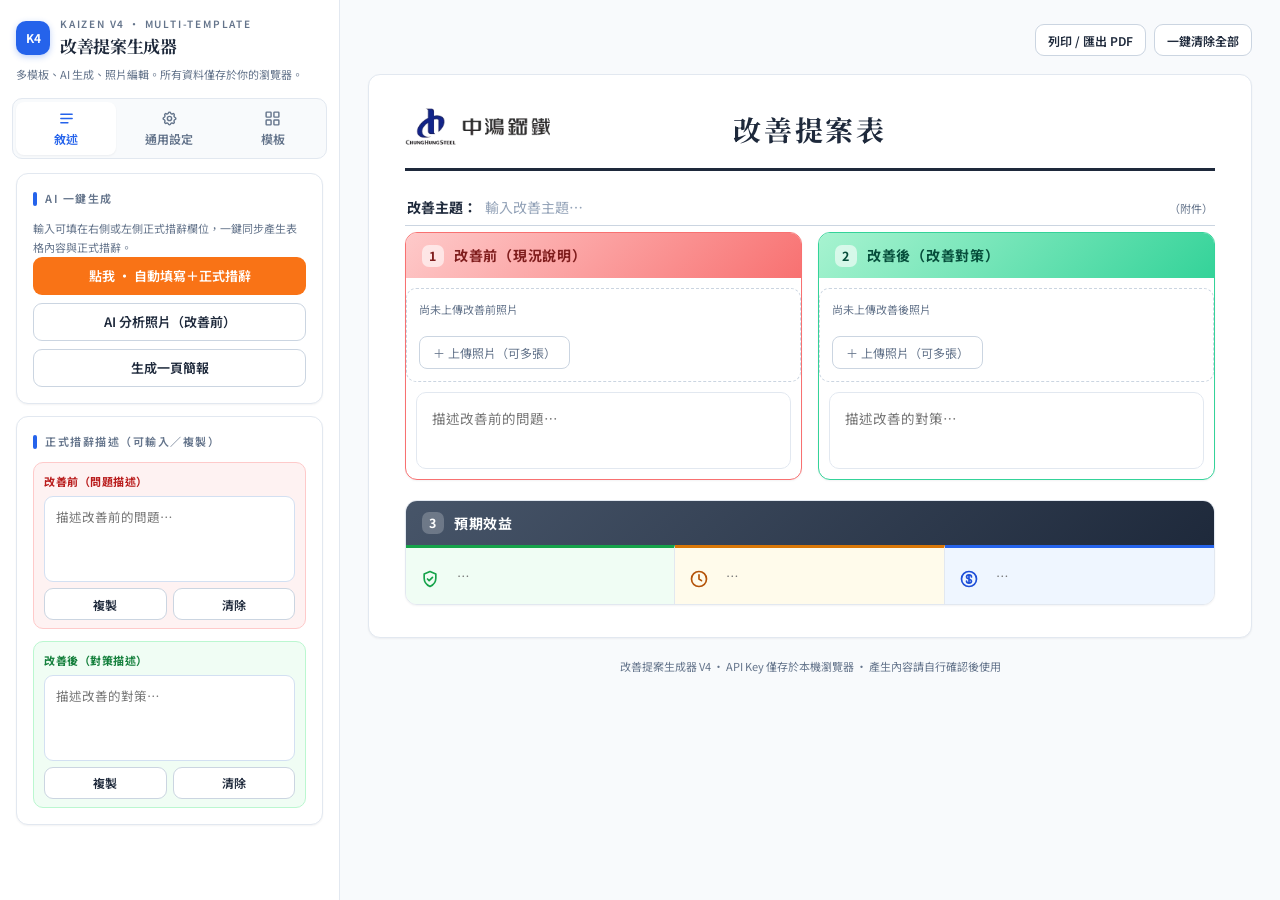
==== v4/index.html @ 32c27fec "feat(v4): 通用設定頁籤新增公司 LOGO 面板" ====
<!DOCTYPE html>
<html lang="zh-Hant">
<head>
<meta charset="UTF-8">
<meta name="viewport" content="width=device-width, initial-scale=1">
<title>改善提案生成器 V4</title>
<link rel="preconnect" href="https://fonts.googleapis.com">
<link rel="preconnect" href="https://fonts.gstatic.com" crossorigin>
<link href="https://fonts.googleapis.com/css2?family=Noto+Sans+TC:wght@400;500;700&family=Noto+Serif+TC:wght@600;700&display=swap" rel="stylesheet">
<link rel="stylesheet" href="css/base.css">
<link rel="stylesheet" href="css/layout.css">
</head>
<body>
<div class="app">

  <!-- ===== 左側：三頁籤 ===== -->
  <aside>
    <div class="brand">
      <div class="brand-badge">K4</div>
      <div>
        <div class="brand-kicker">KAIZEN V4 · MULTI-TEMPLATE</div>
        <div class="brand-title serif">改善提案生成器</div>
      </div>
    </div>
    <div class="brand-sub">多模板、AI 生成、照片編輯。所有資料僅存於你的瀏覽器。</div>

    <nav class="tabs" aria-label="功能頁籤">
      <button type="button" class="tab-btn active" data-tab="narrative" title="敘述">
        <svg viewBox="0 0 24 24" fill="none" stroke="currentColor" stroke-width="2" stroke-linecap="round" stroke-linejoin="round"><path d="M4 6h16M4 12h16M4 18h10"/></svg>
        敘述
      </button>
      <button type="button" class="tab-btn" data-tab="settings" title="通用設定">
        <svg viewBox="0 0 24 24" fill="none" stroke="currentColor" stroke-width="2" stroke-linecap="round" stroke-linejoin="round"><path d="M10.325 4.317c.426-1.756 2.924-1.756 3.35 0a1.724 1.724 0 0 0 2.573 1.066c1.543-.94 3.31.826 2.37 2.37a1.724 1.724 0 0 0 1.065 2.572c1.756.426 1.756 2.924 0 3.35a1.724 1.724 0 0 0-1.066 2.573c.94 1.543-.826 3.31-2.37 2.37a1.724 1.724 0 0 0-2.572 1.065c-.426 1.756-2.924 1.756-3.35 0a1.724 1.724 0 0 0-2.573-1.066c-1.543.94-3.31-.826-2.37-2.37a1.724 1.724 0 0 0-1.065-2.572c-1.756-.426-1.756-2.924 0-3.35a1.724 1.724 0 0 0 1.066-2.573c-.94-1.543.826-3.31 2.37-2.37c1 .608 2.296.07 2.572-1.065"/><path d="M9 12a3 3 0 1 0 6 0a3 3 0 0 0-6 0"/></svg>
        通用設定
      </button>
      <button type="button" class="tab-btn" data-tab="templates" title="模板選擇">
        <svg viewBox="0 0 24 24" fill="none" stroke="currentColor" stroke-width="2" stroke-linecap="round" stroke-linejoin="round"><rect x="3" y="3" width="7" height="7" rx="1"/><rect x="14" y="3" width="7" height="7" rx="1"/><rect x="3" y="14" width="7" height="7" rx="1"/><rect x="14" y="14" width="7" height="7" rx="1"/></svg>
        模板
      </button>
    </nav>

    <!-- 敘述頁籤 -->
    <section class="tab-panel active" id="tab-narrative">
      <div class="panel">
        <div class="panel-head"><span class="bar"></span>AI 一鍵生成</div>
        <div class="hint" style="margin:0">輸入可填在右側或左側正式措辭欄位，一鍵同步產生表格內容與正式措辭。</div>
        <button class="btn btn-accent" id="generateBtn">點我 · 自動填寫＋正式措辭</button>
        <button class="btn btn-outline" id="visionBtn" style="width:100%;margin-top:8px">AI 分析照片（改善前）</button>
        <button class="btn btn-outline" id="slideBtn" style="width:100%;margin-top:8px">生成一頁簡報</button>
        <div class="status" id="status"></div>
      </div>

      <div class="panel">
        <div class="panel-head"><span class="bar"></span>正式措辭描述（可輸入／複製）</div>
        <div class="conv-box before">
          <div class="conv-label">改善前（問題描述）</div>
          <textarea class="conv-text" id="conv-before" rows="3" placeholder="描述改善前的問題…"></textarea>
          <div class="conv-btns">
            <button type="button" class="btn btn-outline btn-sm copy-btn" data-copy="conv-before">複製</button>
            <button type="button" class="btn btn-outline btn-sm clear-btn" data-clear="before">清除</button>
          </div>
        </div>
        <div class="conv-box after">
          <div class="conv-label">改善後（對策描述）</div>
          <textarea class="conv-text" id="conv-after" rows="3" placeholder="描述改善的對策…"></textarea>
          <div class="conv-btns">
            <button type="button" class="btn btn-outline btn-sm copy-btn" data-copy="conv-after">複製</button>
            <button type="button" class="btn btn-outline btn-sm clear-btn" data-clear="after">清除</button>
          </div>
        </div>
      </div>
    </section>

    <!-- 通用設定頁籤 -->
    <section class="tab-panel" id="tab-settings">
      <div class="panel">
        <div class="panel-head"><span class="bar"></span>API 設定</div>
        <div class="field">
          <label for="providerSelect">AI 供應商</label>
          <select id="providerSelect">
            <option value="gemini">Google Gemini</option>
            <option value="openai">OpenAI</option>
            <option value="openrouter">OpenRouter</option>
            <option value="groq">Groq</option>
          </select>
        </div>
        <div class="field">
          <label for="apiKey">API Key</label>
          <div class="key-wrap">
            <input type="password" id="apiKey" autocomplete="off" spellcheck="false" placeholder="貼上你的 API Key…">
            <button type="button" class="toggle" id="toggleKey">顯示</button>
          </div>
          <div class="hint" id="keyHint"></div>
        </div>
        <div class="field">
          <label for="model">模型</label>
          <div class="key-wrap">
            <select id="model"></select>
          </div>
          <div class="hint" id="modelHint"></div>
        </div>
        <button type="button" class="btn btn-outline btn-sm" id="refreshModelsBtn" style="width:100%">重新載入模型清單 ⟳</button>
      </div>

      <div class="panel">
        <div class="panel-head"><span class="bar"></span>圖片壓縮</div>
        <label class="check-row" style="margin-top:0">
          <input type="checkbox" id="compressToggle">
          <span>上傳時壓縮圖片（存成 JPEG，品質 0.85）</span>
        </label>
        <div class="field">
          <label for="compressSlider">最大邊長：<span id="compressVal">1600</span> px</label>
          <input type="range" id="compressSlider" min="400" max="4000" step="100" value="1600">
        </div>
      </div>

      <div class="panel">
        <div class="panel-head"><span class="bar"></span>公司 LOGO</div>
        <img id="logoPreview" alt="公司LOGO" style="height:40px;width:auto;max-width:180px;object-fit:contain;margin-bottom:10px;display:block">
        <div style="display:flex;gap:8px">
          <button type="button" class="btn btn-outline btn-sm" id="logoChangeBtn">更換LOGO</button>
          <button type="button" class="btn btn-outline btn-sm" id="logoResetBtn">回復</button>
        </div>
        <input type="file" id="logoInput" accept="image/*" hidden>
        <div class="hint" style="margin-top:8px">上傳自己的圖檔取代內建 LOGO，會自動壓縮至寬度 360px 內並記憶。</div>
      </div>
    </section>

    <!-- 模板選擇頁籤（P2） -->
    <section class="tab-panel" id="tab-templates">
      <div class="panel">
        <div class="panel-head"><span class="bar"></span>模板選擇</div>
        <div class="hint" style="margin:0 0 12px">選擇文件模板，切換後右側會以相同內容重新排版。</div>
        <div class="template-grid" id="templateGrid">
          <div class="tpl-card selected">
            <div class="tpl-name">通用改善提案</div>
            <div class="tpl-desc">紅／綠改善前後並排，預期效益三欄。</div>
            <span class="tpl-tag">現用</span>
          </div>
          <div class="tpl-card">
            <div class="tpl-name">施工安全</div>
            <div class="tpl-desc">施工安全專用欄位與配色（P2）。</div>
          </div>
          <div class="tpl-card">
            <div class="tpl-name">品質管理</div>
            <div class="tpl-desc">品質管理專用版面（P2）。</div>
          </div>
        </div>
      </div>
    </section>
  </aside>

  <!-- ===== 右側：文件區 ===== -->
  <main>
    <div class="toolbar">
      <button class="btn btn-outline btn-sm" id="printBtn">列印 / 匯出 PDF</button>
      <button class="btn btn-outline btn-sm" id="resetBtn">一鍵清除全部</button>
    </div>

    <div class="doc" id="doc">
      <div class="doc-header">
        <div class="logo"><img id="logoImg" alt="公司LOGO"></div>
        <div class="doc-title serif" id="docTitle" contenteditable="true">改善提案表</div>
        <div class="logo-side" aria-hidden="true"></div>
      </div>
      <div class="title-field">
        <div class="title-row">
          <span class="title-label">改善主題：</span>
          <input type="text" id="f-title" class="title-input" placeholder="輸入改善主題（例如：調質 server 電腦不斷電系統改善）">
          <span class="attach-mark">（附件）</span>
        </div>
      </div>

      <div class="kaizen-pair">
        <div class="kaizen-box before">
          <div class="box-cap"><span class="box-no">1</span>改善前（現況說明）</div>
          <div class="photo-zone" id="photo-zone-before">
            <div class="photo-grid" id="photo-grid-before"></div>
            <div class="photo-empty" id="photo-empty-before">尚未上傳改善前照片</div>
            <button type="button" class="photo-add" id="photo-add-before">＋ 上傳照片（可多張）</button>
            <input type="file" id="photo-input-before" accept="image/*" multiple hidden>
          </div>
          <div class="analysis">
            <div class="analysis-preview" id="analysis-preview-before" role="textbox" tabindex="0"></div>
            <textarea class="editable analysis-edit" id="f-before" rows="2" placeholder="描述改善前的問題…"></textarea>
          </div>
        </div>
        <div class="kaizen-box after">
          <div class="box-cap"><span class="box-no">2</span>改善後（改善對策）</div>
          <div class="photo-zone" id="photo-zone-after">
            <div class="photo-grid" id="photo-grid-after"></div>
            <div class="photo-empty" id="photo-empty-after">尚未上傳改善後照片</div>
            <button type="button" class="photo-add" id="photo-add-after">＋ 上傳照片（可多張）</button>
            <input type="file" id="photo-input-after" accept="image/*" multiple hidden>
          </div>
          <div class="analysis">
            <div class="analysis-preview" id="analysis-preview-after" role="textbox" tabindex="0"></div>
            <textarea class="editable analysis-edit" id="f-after" rows="2" placeholder="描述改善的對策…"></textarea>
          </div>
        </div>
      </div>

      <div class="benefit-box">
        <div class="box-cap"><span class="box-no">3</span>預期效益</div>
        <div class="benefit-cols">
          <div class="benefit-col">
            <div class="benefit-row">
              <div class="benefit-icon"><svg viewBox="0 0 24 24" fill="none" stroke="currentColor" stroke-width="2" stroke-linecap="round" stroke-linejoin="round"><path d="M12 3l7 3v5c0 4.5-3 8-7 10-4-2-7-5.5-7-10V6l7-3z"/><path d="M9 12l2 2 4-4"/></svg></div>
              <textarea class="editable" id="f-benefit-1" rows="1" placeholder="如：減少滑倒事故 50%"></textarea>
            </div>
          </div>
          <div class="benefit-col">
            <div class="benefit-row">
              <div class="benefit-icon"><svg viewBox="0 0 24 24" fill="none" stroke="currentColor" stroke-width="2" stroke-linecap="round" stroke-linejoin="round"><circle cx="12" cy="12" r="9"/><path d="M12 7v5l3 2"/></svg></div>
              <textarea class="editable" id="f-benefit-2" rows="1" placeholder="如：縮短搬運時間 30%"></textarea>
            </div>
          </div>
          <div class="benefit-col">
            <div class="benefit-row">
              <div class="benefit-icon"><svg viewBox="0 0 24 24" fill="none" stroke="currentColor" stroke-width="2" stroke-linecap="round" stroke-linejoin="round"><circle cx="12" cy="12" r="9"/><path d="M12 7v10M15 9.5c0-1.4-1.3-2.5-3-2.5s-3 1.1-3 2.5 1.5 2 3 2.5 3 1.1 3 2.5-1.3 2.5-3 2.5-3-1.1-3-2.5"/></svg></div>
              <textarea class="editable" id="f-benefit-3" rows="1" placeholder="如：降低維修成本 20%"></textarea>
            </div>
          </div>
        </div>
      </div>
    </div>

    <footer>改善提案生成器 V4 · API Key 僅存於本機瀏覽器 · 產生內容請自行確認後使用</footer>
  </main>
</div>

<script type="module" src="js/main.js"></script>
</body>
</html>
---- v4/css/base.css ----
/* ===== 設計系統 (UI/UX Pro Max: Minimalism + 工業藍) ===== */
:root{
  --primary:#2563EB;
  --primary-soft:#EFF6FF;
  --accent:#F97316;
  --bg:#F8FAFC;
  --surface:#FFFFFF;
  --line:#E2E8F0;
  --line-dark:#CBD5E1;
  --text:#1E293B;
  --muted:#64748B;
  --danger:#DC2626;
  --danger-soft:#FEF2F2;
  --green:#16A34A;
  --green-soft:#F0FDF4;
  --radius:12px;
  --shadow-sm:0 1px 2px rgba(15,23,42,.05);
  --shadow-md:0 4px 12px rgba(15,23,42,.08);
  --font:"Noto Sans TC",ui-sans-serif,system-ui,-apple-system,"Segoe UI",sans-serif;
}
*{box-sizing:border-box;margin:0;padding:0;-webkit-print-color-adjust:exact;print-color-adjust:exact}
html{-webkit-text-size-adjust:100%}
body{
  font-family:var(--font);
  background:var(--bg);
  color:var(--text);
  font-size:14px;line-height:1.6;
  -webkit-font-smoothing:antialiased;
}
.serif{font-family:"Noto Serif TC",serif}
::-webkit-scrollbar{width:6px;height:6px}
::-webkit-scrollbar-thumb{background:var(--line-dark);border-radius:999px}

/* ---------- 按鈕 ---------- */
.btn{
  display:inline-flex;align-items:center;justify-content:center;gap:7px;
  border-radius:9px;font-size:13px;font-weight:600;cursor:pointer;
  border:1px solid transparent;transition:all .18s ease-out;user-select:none;
  height:38px;padding:0 15px;font-family:inherit;text-decoration:none;
}
.btn:active{transform:translateY(1px)}
.btn:disabled{opacity:.55;cursor:not-allowed}
.btn:focus-visible{outline:2px solid var(--primary);outline-offset:2px}
.btn-primary{background:var(--primary);color:#fff;width:100%}
.btn-primary:hover:not(:disabled){background:#1D4ED8}
.btn-accent{background:var(--accent);color:#fff;width:100%}
.btn-accent:hover:not(:disabled){background:#EA580C}
.btn-outline{background:var(--surface);border-color:var(--line-dark);color:var(--text)}
.btn-outline:hover{background:var(--primary-soft);border-color:var(--primary)}
.btn-danger-ghost:hover{color:var(--danger);border-color:var(--danger);background:var(--danger-soft)}
.btn-sm{height:32px;font-size:12px;padding:0 12px}
.icon-btn{
  width:32px;height:32px;flex-shrink:0;display:inline-flex;align-items:center;justify-content:center;
  border:1px solid var(--line-dark);border-radius:8px;background:var(--surface);
  color:var(--muted);cursor:pointer;transition:all .18s;font-size:14px;
}
.icon-btn:hover{color:var(--primary);border-color:var(--primary);background:var(--primary-soft)}

/* ---------- 表單 ---------- */
.field{margin-bottom:14px}
.field label{display:block;font-size:11px;font-weight:600;color:var(--muted);margin-bottom:5px;letter-spacing:.04em}
.field input[type=text],.field input[type=password],.field select{
  width:100%;height:38px;padding:0 11px;border-radius:9px;
  border:1px solid var(--line-dark);background:var(--surface);
  font-size:13px;color:var(--text);outline:none;font-family:inherit;
  transition:border-color .15s,box-shadow .15s;
}
.field input:focus,.field select:focus{border-color:var(--primary);box-shadow:0 0 0 3px rgba(37,99,235,.12)}
.hint{font-size:11px;color:var(--muted);line-height:1.7;margin-top:4px}
.hint a{color:var(--primary);text-decoration:none}
.hint a:hover{text-decoration:underline}
.key-wrap{position:relative}
.key-wrap input{padding-right:48px}
.key-wrap .toggle{
  position:absolute;right:4px;top:50%;transform:translateY(-50%);
  border:none;background:none;color:var(--muted);cursor:pointer;
  font-size:11px;padding:6px 8px;border-radius:6px;transition:all .15s;
}
.key-wrap .toggle:hover{background:var(--primary-soft);color:var(--primary)}
.check-row{display:flex;align-items:center;gap:8px;margin:12px 0}
.check-row input{width:16px;height:16px;accent-color:var(--primary);cursor:pointer}
.check-row span{font-size:12px;color:var(--muted)}
input[type=range]{width:100%;accent-color:var(--primary);cursor:pointer}

/* ---------- 面板 ---------- */
.panel{
  background:var(--surface);border:1px solid var(--line);border-radius:var(--radius);
  padding:16px;box-shadow:var(--shadow-sm);
}
.panel + .panel{margin-top:12px}
.panel-head{display:flex;align-items:center;gap:8px;font-size:11px;letter-spacing:.14em;color:var(--muted);font-weight:600;margin-bottom:12px}
.panel-head .bar{width:4px;height:14px;background:var(--primary);border-radius:99px;display:inline-block}
.panel-head.collapsible{cursor:pointer;user-select:none;margin-bottom:0}
.chevron{margin-left:auto;font-size:12px;color:var(--muted);transition:transform .18s}
.panel.collapsed .panel-body{display:none}
.panel.collapsed .chevron{transform:rotate(-90deg)}

/* ---------- 狀態 ---------- */
.status{margin-top:12px;display:none}
.status.show{display:block}
.spinner{
  width:15px;height:15px;border:2px solid rgba(255,255,255,.35);
  border-top-color:#fff;border-radius:50%;animation:spin .7s linear infinite;flex-shrink:0;
}
@keyframes spin{to{transform:rotate(360deg)}}
.status-loading{display:flex;align-items:center;gap:9px;background:var(--green-soft);border:1px solid #BBF7D0;color:#166534;padding:10px 12px;border-radius:9px;font-size:12px}
.status-success{background:var(--green-soft);border:1px solid #BBF7D0;color:#166534;padding:10px 12px;border-radius:9px;font-size:12px}
.status-error{background:var(--danger-soft);border:1px solid #FECACA;color:var(--danger);padding:10px 12px;border-radius:9px;font-size:12px;line-height:1.7;word-break:break-word}

/* ---------- 口語化/正式措辭框 ---------- */
.conv-box{margin-top:12px;background:#F5F9FF;border:1px solid #DBE6F5;border-radius:10px;padding:10px 10px 8px}
.conv-box.before{background:var(--danger-soft);border-color:#FECACA}
.conv-box.before .conv-label{color:#B91C1C}
.conv-box.after{background:var(--green-soft);border-color:#BBF7D0}
.conv-box.after .conv-label{color:#15803D}
.conv-label{font-size:11px;font-weight:700;margin-bottom:5px;letter-spacing:.05em}
.conv-text{
  width:100%;border:1px solid #D3E0F2;border-radius:9px;
  font-size:12.5px;line-height:1.8;padding:9px 11px;min-height:60px;resize:none;
  background:var(--surface);font-family:inherit;color:var(--text);outline:none;overflow:hidden;display:block;
  transition:border-color .15s,box-shadow .15s;
}
.conv-text:focus{border-color:var(--primary);box-shadow:0 0 0 3px rgba(37,99,235,.1)}
.conv-btns{display:flex;gap:6px;margin-top:6px}
.conv-btns .btn{flex:1;margin-top:0}

/* ---------- 圖片編輯器 ---------- */
.editor-modal{position:fixed;inset:0;background:rgba(15,23,42,.55);z-index:100;display:none;align-items:center;justify-content:center;padding:20px}
.editor-modal.show{display:flex}
.editor-card{background:var(--surface);border-radius:14px;width:min(1000px,96vw);max-height:92vh;display:flex;flex-direction:column;overflow:hidden;box-shadow:var(--shadow-md)}
.editor-toolbar{display:flex;gap:6px;padding:10px 14px;border-bottom:1px solid var(--line);flex-wrap:wrap;align-items:center}
.editor-toolbar .sep{width:1px;height:24px;background:var(--line);margin:0 4px}
.tool{
  display:inline-flex;align-items:center;gap:6px;padding:7px 11px;border:1px solid var(--line-dark);
  background:var(--surface);border-radius:8px;font-size:12px;cursor:pointer;transition:all .15s;font-family:inherit;
}
.tool:hover{border-color:var(--primary);color:var(--primary)}
.tool.active{background:var(--primary);border-color:var(--primary);color:#fff}
.tool svg{width:15px;height:15px}
.color-swatches{display:flex;gap:4px;align-items:center}
.swatch{width:18px;height:18px;border-radius:50%;border:2px solid #fff;box-shadow:0 0 0 1px var(--line-dark);cursor:pointer;transition:transform .12s}
.swatch:hover{transform:scale(1.15)}
.swatch.active{box-shadow:0 0 0 2px var(--primary)}
.editor-canvas-wrap{flex:1;overflow:auto;background:#0F172A;display:flex;align-items:center;justify-content:center;padding:12px;position:relative}
.editor-canvas{max-width:100%;max-height:100%;background:#fff;box-shadow:var(--shadow-md);cursor:crosshair}
.editor-footer{display:flex;justify-content:space-between;align-items:center;gap:8px;padding:10px 14px;border-top:1px solid var(--line)}
.editor-footer .hint{font-size:11px;color:var(--muted);margin:0}

/* ---------- 簡報模板 ---------- */
.slide-page{
  aspect-ratio:16/9;background:linear-gradient(150deg,#1E293B,#0F172A);color:#fff;
  border-radius:14px;padding:36px 44px;display:flex;flex-direction:column;gap:14px;position:relative;overflow:hidden;
}
.slide-page .slide-title{font-size:30px;font-weight:800;letter-spacing:.02em;line-height:1.3}
.slide-page .slide-tag{font-size:11px;letter-spacing:.2em;color:#93C5FD;font-weight:600}
.slide-page .slide-body{display:grid;grid-template-columns:1.4fr 1fr;gap:24px;flex:1}
.slide-page .slide-points li{list-style:none;display:flex;gap:10px;align-items:flex-start;margin:8px 0;font-size:15px;line-height:1.6}
.slide-page .slide-points li::before{content:"";width:8px;height:8px;border-radius:50%;background:var(--primary);margin-top:8px;flex-shrink:0}
.slide-page .slide-benefits{display:flex;flex-direction:column;gap:8px}
.slide-page .sb-item{background:rgba(255,255,255,.08);border:1px solid rgba(255,255,255,.14);border-radius:10px;padding:10px 12px;font-size:14px;line-height:1.5}
.slide-page .slide-conclusion{font-size:15px;color:#E2E8F0;border-top:1px solid rgba(255,255,255,.18);padding-top:12px}
---- v4/css/layout.css ----
/* ===== 版面：應用外框、側欄、頁籤、文件區 ===== */
.app{display:flex;min-height:100dvh}

/* ---------- 左側側欄 ---------- */
aside{
  width:340px;flex-shrink:0;background:var(--surface);
  border-right:1px solid var(--line);
  position:sticky;top:0;height:100dvh;overflow-y:auto;
  display:flex;flex-direction:column;
}
.brand{display:flex;align-items:center;gap:10px;padding:16px 16px 0}
.brand-badge{
  width:34px;height:34px;border-radius:10px;background:var(--primary);
  color:#fff;display:flex;align-items:center;justify-content:center;font-size:12px;font-weight:700;
  box-shadow:0 2px 6px rgba(37,99,235,.3);
}
.brand-kicker{font-size:10px;letter-spacing:.18em;color:var(--muted);font-weight:600}
.brand-title{font-size:17px;font-weight:700;letter-spacing:-.02em}
.brand-sub{font-size:11px;color:var(--muted);margin:6px 16px 0;line-height:1.7}

/* 頁籤列 */
.tabs{
  display:flex;margin:14px 12px 0;background:var(--bg);border:1px solid var(--line);
  border-radius:10px;padding:3px;gap:3px;
}
.tab-btn{
  flex:1;border:none;background:transparent;padding:8px 4px;border-radius:8px;
  font-size:12px;font-weight:600;color:var(--muted);cursor:pointer;transition:all .18s;
  display:flex;flex-direction:column;align-items:center;gap:3px;font-family:inherit;
}
.tab-btn svg{width:17px;height:17px}
.tab-btn:hover{color:var(--text)}
.tab-btn.active{background:var(--surface);color:var(--primary);box-shadow:var(--shadow-sm)}
.tab-panel{display:none;padding:14px 16px 20px;overflow-y:auto}
.tab-panel.active{display:block}

/* 模板卡片 */
.template-grid{display:grid;grid-template-columns:1fr 1fr;gap:10px}
.tpl-card{
  border:1.5px solid var(--line);border-radius:12px;padding:12px;cursor:pointer;
  background:var(--surface);transition:all .18s;text-align:left;font-family:inherit;
}
.tpl-card:hover{border-color:var(--primary);box-shadow:var(--shadow-md)}
.tpl-card.selected{border-color:var(--primary);background:var(--primary-soft)}
.tpl-card .tpl-name{font-size:13px;font-weight:700;margin-bottom:3px}
.tpl-card .tpl-desc{font-size:11px;color:var(--muted);line-height:1.6}
.tpl-card .tpl-tag{display:inline-block;margin-top:7px;font-size:10px;color:var(--primary);background:var(--primary-soft);padding:2px 8px;border-radius:99px;font-weight:600}

/* ---------- 右側主體 ---------- */
main{flex:1;padding:24px 28px;min-width:0}
.toolbar{display:flex;justify-content:flex-end;gap:8px;margin-bottom:18px;flex-wrap:wrap}
.doc{
  background:var(--surface);border:1px solid var(--line);border-radius:var(--radius);
  box-shadow:var(--shadow-sm);padding:32px 36px;max-width:900px;margin:0 auto;
}
.doc-header{
  display:grid;grid-template-columns:1fr auto 1fr;align-items:center;gap:16px;
  border-bottom:3px solid var(--text);padding-bottom:16px;margin-bottom:18px;
}
.logo{justify-self:start}
.logo img{height:40px;width:auto;max-width:180px;object-fit:contain;flex-shrink:0}
.logo-side{justify-self:end}
.doc-title{justify-self:center;font-family:"Noto Serif TC",serif;font-size:28px;font-weight:700;letter-spacing:.1em;text-align:center;color:var(--text)}
.title-field{margin:14px 0 0}
.title-row{display:flex;align-items:baseline;gap:8px;border-bottom:1px solid var(--line-dark);padding:6px 2px}
.title-label{font-size:14px;font-weight:700;color:var(--text);white-space:nowrap}
.title-input{flex:1;min-width:0;border:none;outline:none;background:transparent;font-size:14px;font-family:inherit;color:var(--text);padding:2px 0}
.title-input::placeholder{color:#94A3B8}
.attach-mark{font-size:11px;color:var(--muted);white-space:nowrap;padding-left:10px;align-self:flex-end;margin-bottom:2px}

/* 改善前後卡片 */
.kaizen-pair{display:grid;grid-template-columns:1fr 1fr;gap:16px;margin-top:6px;align-items:stretch}
.kaizen-box{
  border:1px solid var(--line);border-radius:12px;overflow:hidden;background:var(--surface);
  min-width:0;box-shadow:var(--shadow-sm);display:flex;flex-direction:column;
}
.kaizen-box.before{border-color:#F87171}
.kaizen-box.after{border-color:#34D399}
.kaizen-box .box-cap{
  display:flex;align-items:center;gap:10px;padding:11px 16px;font-size:14px;font-weight:700;letter-spacing:.05em;
}
.kaizen-box.before .box-cap{background:linear-gradient(135deg,#FECACA,#F87171);color:#7F1D1D}
.kaizen-box.after .box-cap{background:linear-gradient(135deg,#A7F3D0,#34D399);color:#064E3B}
.box-no{
  width:22px;height:22px;border-radius:7px;flex-shrink:0;display:inline-flex;align-items:center;justify-content:center;
  font-size:12.5px;font-weight:700;background:rgba(255,255,255,.6);
}
.kaizen-box.before .box-no{color:#7F1D1D}
.kaizen-box.after .box-no{color:#064E3B}
.photo-zone{
  margin-top:10px;border:1.5px dashed var(--line-dark);border-radius:10px;
  padding:12px;background:var(--surface);min-height:64px;transition:border-color .15s,background .15s;
}
.photo-zone.dragover{border-color:var(--primary);background:var(--primary-soft)}
.photo-grid{display:grid;grid-template-columns:repeat(auto-fit,minmax(160px,1fr));gap:9px}
.photo-thumb{
  position:relative;border-radius:10px;overflow:hidden;border:1px solid var(--line);
  background:var(--surface);aspect-ratio:1/1;box-shadow:var(--shadow-sm);
}
.photo-thumb img{width:100%;height:100%;object-fit:cover;display:block}
.photo-thumb .remove{
  position:absolute;top:6px;right:6px;width:22px;height:22px;border-radius:50%;
  background:rgba(0,0,0,.55);color:#fff;border:none;cursor:pointer;font-size:13px;line-height:1;
  display:flex;align-items:center;justify-content:center;opacity:0;transition:opacity .15s;
}
.photo-thumb .edit-btn{
  position:absolute;bottom:6px;right:6px;width:22px;height:22px;border-radius:50%;
  background:rgba(255,255,255,.9);color:var(--text);border:none;cursor:pointer;font-size:12px;line-height:1;
  display:flex;align-items:center;justify-content:center;opacity:0;transition:opacity .15s;box-shadow:var(--shadow-sm);
}
.photo-thumb:hover .remove,.photo-thumb:hover .edit-btn{opacity:1}
.photo-thumb .remove:hover{background:var(--danger)}
.photo-thumb .edit-btn:hover{color:var(--primary)}
.photo-empty{font-size:11px;color:var(--muted);margin-bottom:8px}
.photo-add{
  margin-top:10px;display:inline-flex;align-items:center;gap:6px;background:var(--surface);
  border:1px solid var(--line-dark);border-radius:8px;font-size:12px;color:var(--muted);
  padding:7px 13px;cursor:pointer;transition:all .15s;font-family:inherit;
}
.photo-add:hover{color:var(--primary);border-color:var(--primary)}

/* 分析列點（下方說明） */
.analysis{display:flex;flex-direction:column;flex:1;min-height:0}
.kaizen-box .analysis{
  border:1px solid var(--line);border-radius:10px;margin:0 10px 10px;background:var(--surface);overflow:hidden;
}
.kaizen-box .photo-zone{margin-bottom:10px}
.analysis .analysis-edit{min-height:64px;flex:1}
.analysis .analysis-preview{flex:1;padding:12px 14px;font-size:13.5px;line-height:1.8;display:none;cursor:text}
.analysis-preview:hover{background:var(--surface)}
.al-line{display:flex;gap:9px;align-items:flex-start;padding:2px 0}
.al-emoji{flex-shrink:0;width:16px;height:16px;color:#64748B;display:inline-flex;align-items:center;justify-content:center;margin-top:3px}
.al-emoji svg{width:16px;height:16px;display:block}
.al-head{font-weight:700}
.al-text .kw{color:var(--danger);font-weight:700}
.al-text{flex:1;min-width:0;white-space:pre-wrap;word-break:break-word}

/* 預期效益 */
.benefit-box{
  border:1px solid var(--line);border-radius:12px;overflow:hidden;background:var(--surface);
  box-shadow:var(--shadow-sm);margin-top:20px;
}
.benefit-box .box-cap{
  display:flex;align-items:center;gap:10px;padding:11px 16px;font-size:14px;font-weight:700;letter-spacing:.05em;
  background:linear-gradient(135deg,#475569,#1E293B);color:#fff;
}
.benefit-box .box-no{background:rgba(255,255,255,.22);color:#fff}
.benefit-cols{display:grid;grid-template-columns:repeat(3,1fr)}
.benefit-col{border-right:1px solid var(--line);padding:12px 14px;display:flex;flex-direction:column;border-top:3px solid transparent}
.benefit-col:last-child{border-right:none}
.benefit-col:nth-child(1){border-top-color:#16A34A;background:#F0FDF4}
.benefit-col:nth-child(2){border-top-color:#D97706;background:#FFFBEB}
.benefit-col:nth-child(3){border-top-color:#2563EB;background:#EFF6FF}
.benefit-row{display:flex;align-items:flex-start;gap:8px;width:100%;flex:1}
.benefit-icon{flex-shrink:0;margin-top:9px;line-height:0}
.benefit-icon svg{width:20px;height:20px;display:block}
.benefit-col:nth-child(1) .benefit-icon{color:#16A34A}
.benefit-col:nth-child(2) .benefit-icon{color:#B45309}
.benefit-col:nth-child(3) .benefit-icon{color:#1D4ED8}
.benefit-row .editable{flex:1;min-width:0;min-height:32px;padding:5px 8px;align-self:stretch;font-size:12.5px;line-height:1.6}

/* 編輯區通用 */
.editable{
  width:100%;border:1px solid transparent;background:transparent;border-radius:9px;
  padding:9px 11px;outline:none;resize:none;overflow:hidden;
  font-size:13.5px;line-height:1.8;color:var(--text);font-family:inherit;transition:all .15s;display:block;
}
.editable:hover{background:var(--surface);border-color:var(--line)}
.editable:focus{background:var(--surface);border-color:var(--primary);box-shadow:0 0 0 3px rgba(37,99,235,.1)}
.editable.one-line{resize:vertical;min-height:34px;padding:7px 11px}
.kaizen-box .editable{border-radius:0;min-height:64px;font-size:13.5px;line-height:1.8;padding:12px 14px}

footer{text-align:center;color:var(--muted);font-size:11px;padding:20px 0 8px;max-width:900px;margin:0 auto}

/* ---------- 響應式 ---------- */
@media screen and (max-width:980px){
  .app{flex-direction:column}
  aside{width:100%;height:auto;position:static;border-right:none;border-bottom:1px solid var(--line)}
  main{padding:18px 16px}
  .doc{padding:20px 16px}
  .kaizen-pair{grid-template-columns:1fr}
  .benefit-cols{grid-template-columns:1fr}
  .benefit-col{border-right:none;border-bottom:1px solid var(--line)}
  .benefit-col:last-child{border-bottom:none}
}
@media screen and (max-width:560px){
  .template-grid{grid-template-columns:1fr}
}

/* ---------- 列印 ---------- */
@page{size:A4;margin:0}
@media print{
  aside,.toolbar,footer{display:none!important}
  body{background:#fff}
  main{padding:0}
  .doc{border:none;box-shadow:none;padding:18mm 15mm;max-width:none}
  .editable:hover,.editable:focus{background:transparent;border-color:transparent;box-shadow:none}
  .photo-zone{border:none;background:none;padding:0;margin-top:6px;min-height:0}
  .kaizen-box .photo-zone{border:none;padding:6px 10px 8px;margin:0;background:#fff}
  .kaizen-box .analysis{margin-top:6px}
  .photo-add,.photo-empty,.photo-thumb .remove,.photo-thumb .edit-btn{display:none!important}
  .photo-grid{grid-template-columns:repeat(auto-fit,minmax(150px,1fr));gap:7px}
  .photo-thumb{aspect-ratio:1/1;border:1px solid var(--line);border-radius:6px;overflow:hidden;box-shadow:none}
  .photo-thumb img{object-fit:cover}
  .photo-thumb,.al-line,.benefit-col{page-break-inside:avoid}
  .kaizen-box .box-cap,.benefit-box .box-cap{page-break-after:avoid}
  .doc-header,.title-field{page-break-after:avoid}
  .kaizen-pair{grid-template-columns:1fr 1fr!important;gap:11px}
  .benefit-cols{grid-template-columns:repeat(3,1fr)!important}
  .benefit-col{border-right:1px solid var(--line)!important;border-bottom:none!important}
  .benefit-col:last-child{border-right:none!important}
  .doc-title{font-size:24px}
  .kaizen-box .editable,.benefit-row .editable{font-size:13px;line-height:1.85;min-height:0}
  .analysis .analysis-preview{display:block!important;padding:6px 2px;font-size:13px;line-height:1.85}
  .analysis .analysis-edit{display:none!important}
  .al-emoji{width:15px;height:15px;margin-top:2px}
  .al-emoji svg{width:15px;height:15px}
}
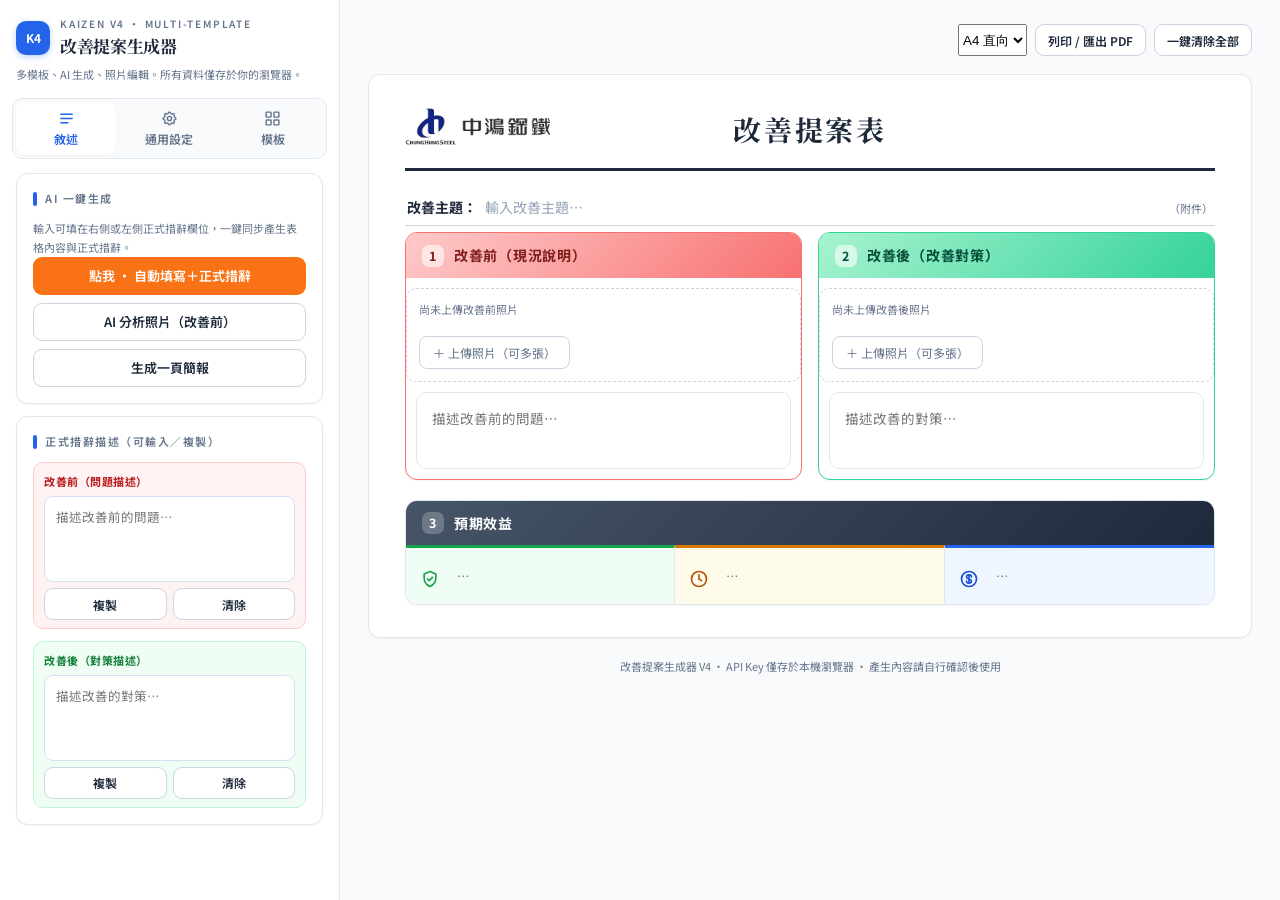
==== commit 17bba076: "feat(v4): A4 直橫向切換（工具列 + 邏輯）" ====
--- a/v4/index.html
+++ b/v4/index.html
@@ -153,6 +153,10 @@
   <!-- ===== 右側：文件區 ===== -->
   <main>
     <div class="toolbar">
+      <select id="orientSel" class="orient-sel" title="選擇紙張方向">
+        <option value="portrait">A4 直向</option>
+        <option value="landscape">A4 橫向</option>
+      </select>
       <button class="btn btn-outline btn-sm" id="printBtn">列印 / 匯出 PDF</button>
       <button class="btn btn-outline btn-sm" id="resetBtn">一鍵清除全部</button>
     </div>
--- a/v4/css/layout.css
+++ b/v4/css/layout.css
@@ -92,19 +92,26 @@
   padding:12px;background:var(--surface);min-height:64px;transition:border-color .15s,background .15s;
 }
 .photo-zone.dragover{border-color:var(--primary);background:var(--primary-soft)}
-.photo-grid{display:grid;grid-template-columns:repeat(auto-fit,minmax(160px,1fr));gap:9px}
+.photo-grid{display:flex;flex-wrap:wrap;gap:9px;align-items:flex-start}
 .photo-thumb{
   position:relative;border-radius:10px;overflow:hidden;border:1px solid var(--line);
-  background:var(--surface);aspect-ratio:1/1;box-shadow:var(--shadow-sm);
-}
-.photo-thumb img{width:100%;height:100%;object-fit:cover;display:block}
+  background:var(--surface);flex:0 0 auto;box-shadow:var(--shadow-sm);
+}
+.photo-thumb img{width:100%;height:100%;object-fit:contain;display:block}
+.photo-thumb .resize-handle{
+  position:absolute;right:0;bottom:0;width:16px;height:16px;cursor:se-resize;
+  opacity:0;transition:opacity .15s;touch-action:none;
+  border-right:3px solid var(--primary);border-bottom:3px solid var(--primary);
+  border-bottom-right-radius:4px;
+}
+.photo-thumb:hover .resize-handle{opacity:.85}
 .photo-thumb .remove{
   position:absolute;top:6px;right:6px;width:22px;height:22px;border-radius:50%;
   background:rgba(0,0,0,.55);color:#fff;border:none;cursor:pointer;font-size:13px;line-height:1;
   display:flex;align-items:center;justify-content:center;opacity:0;transition:opacity .15s;
 }
 .photo-thumb .edit-btn{
-  position:absolute;bottom:6px;right:6px;width:22px;height:22px;border-radius:50%;
+  position:absolute;bottom:32px;right:6px;width:22px;height:22px;border-radius:50%;
   background:rgba(255,255,255,.9);color:var(--text);border:none;cursor:pointer;font-size:12px;line-height:1;
   display:flex;align-items:center;justify-content:center;opacity:0;transition:opacity .15s;box-shadow:var(--shadow-sm);
 }
@@ -198,10 +205,10 @@
   .photo-zone{border:none;background:none;padding:0;margin-top:6px;min-height:0}
   .kaizen-box .photo-zone{border:none;padding:6px 10px 8px;margin:0;background:#fff}
   .kaizen-box .analysis{margin-top:6px}
-  .photo-add,.photo-empty,.photo-thumb .remove,.photo-thumb .edit-btn{display:none!important}
-  .photo-grid{grid-template-columns:repeat(auto-fit,minmax(150px,1fr));gap:7px}
-  .photo-thumb{aspect-ratio:1/1;border:1px solid var(--line);border-radius:6px;overflow:hidden;box-shadow:none}
-  .photo-thumb img{object-fit:cover}
+  .photo-add,.photo-empty,.photo-thumb .remove,.photo-thumb .edit-btn,.photo-thumb .resize-handle{display:none!important}
+  .photo-grid{display:flex;flex-wrap:wrap;gap:7px}
+  .photo-thumb{border:1px solid var(--line);border-radius:6px;overflow:hidden;box-shadow:none}
+  .photo-thumb img{object-fit:contain}
   .photo-thumb,.al-line,.benefit-col{page-break-inside:avoid}
   .kaizen-box .box-cap,.benefit-box .box-cap{page-break-after:avoid}
   .doc-header,.title-field{page-break-after:avoid}
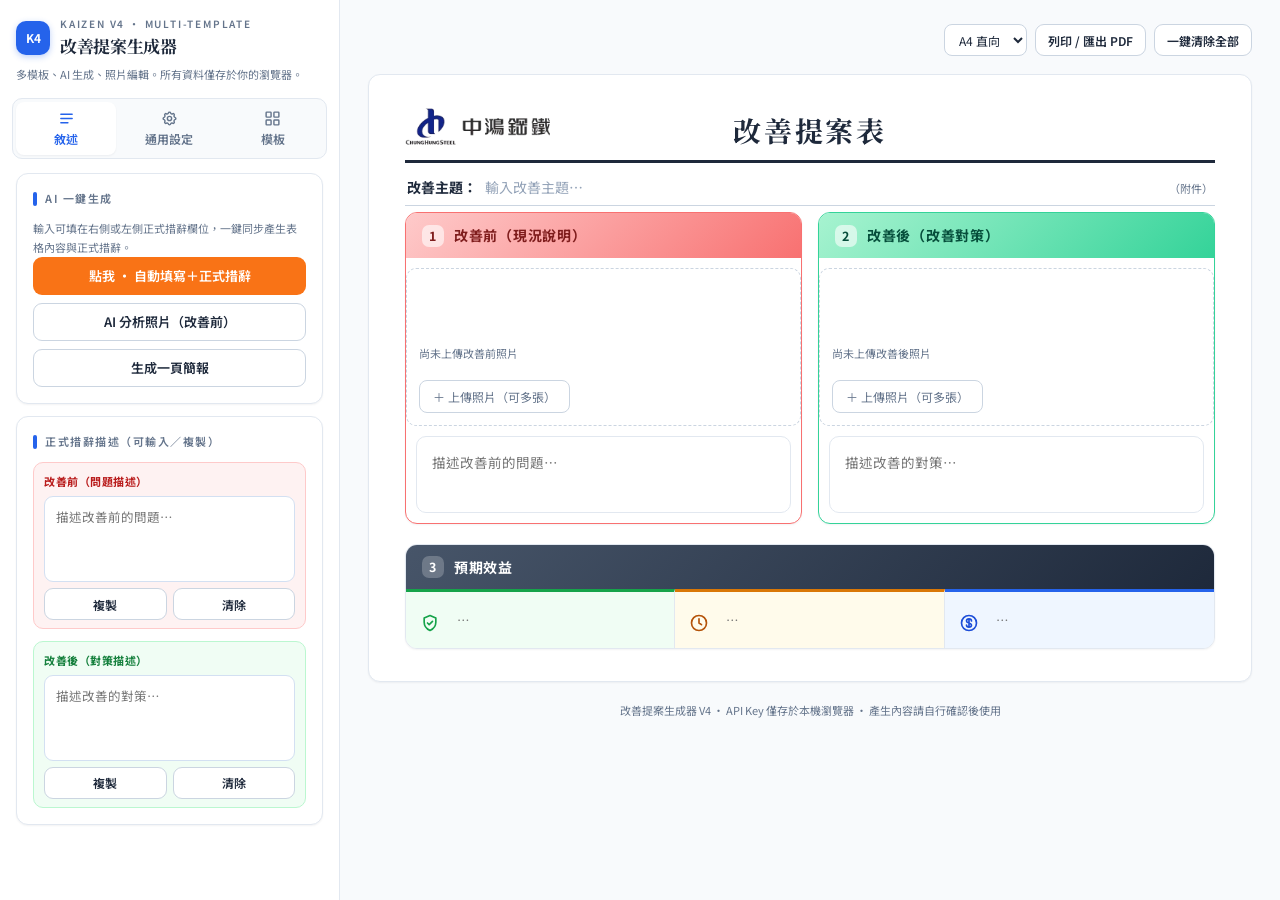
==== commit 3a3bc313: "feat(v4): 工安模板警示黃黑樣式與切換" ====
--- a/v4/index.html
+++ b/v4/index.html
@@ -9,6 +9,7 @@
 <link href="https://fonts.googleapis.com/css2?family=Noto+Sans+TC:wght@400;500;700&family=Noto+Serif+TC:wght@600;700&display=swap" rel="stylesheet">
 <link rel="stylesheet" href="css/base.css">
 <link rel="stylesheet" href="css/layout.css">
+<link rel="stylesheet" href="css/safety.css">
 </head>
 <body>
 <div class="app">
--- a/v4/css/base.css
+++ b/v4/css/base.css
@@ -127,9 +127,13 @@
 /* ---------- 圖片編輯器 ---------- */
 .editor-modal{position:fixed;inset:0;background:rgba(15,23,42,.55);z-index:100;display:none;align-items:center;justify-content:center;padding:20px}
 .editor-modal.show{display:flex}
-.editor-card{background:var(--surface);border-radius:14px;width:min(1000px,96vw);max-height:92vh;display:flex;flex-direction:column;overflow:hidden;box-shadow:var(--shadow-md)}
+.editor-card{background:var(--surface);border-radius:14px;width:min(1200px,98vw);height:min(94vh,calc(100vh - 40px));display:flex;flex-direction:column;overflow:hidden;box-shadow:var(--shadow-md)}
 .editor-toolbar{display:flex;gap:6px;padding:10px 14px;border-bottom:1px solid var(--line);flex-wrap:wrap;align-items:center}
 .editor-toolbar .sep{width:1px;height:24px;background:var(--line);margin:0 4px}
+.font-size-wrap{display:inline-flex;align-items:center;gap:4px;font-size:11px;color:var(--muted);font-weight:600}
+.font-size-wrap output{font-weight:700;color:var(--text);min-width:24px;text-align:center}
+.editor-toolbar input[type=range]{width:70px;accent-color:var(--primary);cursor:pointer}
+.editor-toolbar #editorWidthPrev{vertical-align:middle}
 .tool{
   display:inline-flex;align-items:center;gap:6px;padding:7px 11px;border:1px solid var(--line-dark);
   background:var(--surface);border-radius:8px;font-size:12px;cursor:pointer;transition:all .15s;font-family:inherit;
@@ -142,7 +146,7 @@
 .swatch:hover{transform:scale(1.15)}
 .swatch.active{box-shadow:0 0 0 2px var(--primary)}
 .editor-canvas-wrap{flex:1;overflow:auto;background:#0F172A;display:flex;align-items:center;justify-content:center;padding:12px;position:relative}
-.editor-canvas{max-width:100%;max-height:100%;background:#fff;box-shadow:var(--shadow-md);cursor:crosshair}
+.editor-canvas{background:#fff;box-shadow:var(--shadow-md);cursor:crosshair;margin:auto}
 .editor-footer{display:flex;justify-content:space-between;align-items:center;gap:8px;padding:10px 14px;border-top:1px solid var(--line)}
 .editor-footer .hint{font-size:11px;color:var(--muted);margin:0}
 
--- a/v4/css/layout.css
+++ b/v4/css/layout.css
@@ -49,19 +49,24 @@
 /* ---------- 右側主體 ---------- */
 main{flex:1;padding:24px 28px;min-width:0}
 .toolbar{display:flex;justify-content:flex-end;gap:8px;margin-bottom:18px;flex-wrap:wrap}
+.orient-sel{
+  height:32px;font-size:12px;padding:0 10px;border-radius:8px;
+  border:1px solid var(--line-dark);background:var(--surface);color:var(--text);
+  cursor:pointer;font-family:inherit;
+}
 .doc{
   background:var(--surface);border:1px solid var(--line);border-radius:var(--radius);
   box-shadow:var(--shadow-sm);padding:32px 36px;max-width:900px;margin:0 auto;
 }
 .doc-header{
-  display:grid;grid-template-columns:1fr auto 1fr;align-items:center;gap:16px;
-  border-bottom:3px solid var(--text);padding-bottom:16px;margin-bottom:18px;
+  display:grid;grid-template-columns:1fr auto 1fr;align-items:end;gap:16px;
+  border-bottom:3px solid var(--text);padding-bottom:8px;margin-bottom:6px;
 }
 .logo{justify-self:start}
 .logo img{height:40px;width:auto;max-width:180px;object-fit:contain;flex-shrink:0}
 .logo-side{justify-self:end}
 .doc-title{justify-self:center;font-family:"Noto Serif TC",serif;font-size:28px;font-weight:700;letter-spacing:.1em;text-align:center;color:var(--text)}
-.title-field{margin:14px 0 0}
+.title-field{margin:4px 0 0}
 .title-row{display:flex;align-items:baseline;gap:8px;border-bottom:1px solid var(--line-dark);padding:6px 2px}
 .title-label{font-size:14px;font-weight:700;color:var(--text);white-space:nowrap}
 .title-input{flex:1;min-width:0;border:none;outline:none;background:transparent;font-size:14px;font-family:inherit;color:var(--text);padding:2px 0}
@@ -92,12 +97,12 @@
   padding:12px;background:var(--surface);min-height:64px;transition:border-color .15s,background .15s;
 }
 .photo-zone.dragover{border-color:var(--primary);background:var(--primary-soft)}
-.photo-grid{display:flex;flex-wrap:wrap;gap:9px;align-items:flex-start}
+.photo-grid{position:relative;min-height:64px}
 .photo-thumb{
-  position:relative;border-radius:10px;overflow:hidden;border:1px solid var(--line);
-  background:var(--surface);flex:0 0 auto;box-shadow:var(--shadow-sm);
-}
-.photo-thumb img{width:100%;height:100%;object-fit:contain;display:block}
+  position:absolute;border-radius:10px;overflow:hidden;border:1px solid var(--line);
+  background:var(--surface);box-shadow:var(--shadow-sm);
+}
+.photo-thumb img{width:100%;height:100%;object-fit:fill;display:block}
 .photo-thumb .resize-handle{
   position:absolute;right:0;bottom:0;width:16px;height:16px;cursor:se-resize;
   opacity:0;transition:opacity .15s;touch-action:none;
@@ -115,6 +120,13 @@
   background:rgba(255,255,255,.9);color:var(--text);border:none;cursor:pointer;font-size:12px;line-height:1;
   display:flex;align-items:center;justify-content:center;opacity:0;transition:opacity .15s;box-shadow:var(--shadow-sm);
 }
+.photo-thumb .center-btn{
+  position:absolute;top:6px;left:6px;width:22px;height:22px;border-radius:50%;
+  background:rgba(255,255,255,.9);color:var(--text);border:none;cursor:pointer;font-size:13px;line-height:1;
+  display:flex;align-items:center;justify-content:center;opacity:0;transition:opacity .15s;box-shadow:var(--shadow-sm);
+}
+.photo-thumb:hover .center-btn{opacity:1}
+.photo-thumb .center-btn:hover{color:var(--primary)}
 .photo-thumb:hover .remove,.photo-thumb:hover .edit-btn{opacity:1}
 .photo-thumb .remove:hover{background:var(--danger)}
 .photo-thumb .edit-btn:hover{color:var(--primary)}
@@ -179,6 +191,19 @@
 
 footer{text-align:center;color:var(--muted);font-size:11px;padding:20px 0 8px;max-width:900px;margin:0 auto}
 
+/* ---------- A4 橫向 ---------- */
+body.orient-landscape .doc{max-width:1180px}
+body.orient-landscape .doc-title{font-size:34px}
+body.orient-landscape .kaizen-pair{gap:20px}
+body.orient-landscape .doc:not(:has(.slide-page)){display:grid;grid-template-columns:1fr 320px;gap:18px}
+body.orient-landscape .doc-header{grid-column:1/-1}
+body.orient-landscape .title-field{grid-column:1/-1;grid-row:2;margin-top:6px}
+body.orient-landscape .kaizen-pair{grid-column:1;grid-row:3;margin-top:6px}
+body.orient-landscape .benefit-box{grid-column:2;grid-row:3;margin-top:6px;align-self:stretch}
+body.orient-landscape .benefit-cols{grid-template-columns:1fr}
+body.orient-landscape .benefit-col{border-right:none;border-bottom:1px solid var(--line)}
+body.orient-landscape .benefit-col:last-child{border-bottom:none}
+
 /* ---------- 響應式 ---------- */
 @media screen and (max-width:980px){
   .app{flex-direction:column}
@@ -189,6 +214,7 @@
   .benefit-cols{grid-template-columns:1fr}
   .benefit-col{border-right:none;border-bottom:1px solid var(--line)}
   .benefit-col:last-child{border-bottom:none}
+  body.orient-landscape .doc{display:block;max-width:900px}
 }
 @media screen and (max-width:560px){
   .template-grid{grid-template-columns:1fr}
@@ -205,10 +231,19 @@
   .photo-zone{border:none;background:none;padding:0;margin-top:6px;min-height:0}
   .kaizen-box .photo-zone{border:none;padding:6px 10px 8px;margin:0;background:#fff}
   .kaizen-box .analysis{margin-top:6px}
-  .photo-add,.photo-empty,.photo-thumb .remove,.photo-thumb .edit-btn,.photo-thumb .resize-handle{display:none!important}
-  .photo-grid{display:flex;flex-wrap:wrap;gap:7px}
-  .photo-thumb{border:1px solid var(--line);border-radius:6px;overflow:hidden;box-shadow:none}
-  .photo-thumb img{object-fit:contain}
+  .photo-add,.photo-empty,.photo-thumb .remove,.photo-thumb .edit-btn,.photo-thumb .resize-handle,.photo-thumb .center-btn{display:none!important}
+  .photo-grid{position:relative;min-height:0;overflow:visible;transform:scale(var(--ps,1));transform-origin:top left;height:calc(var(--ph,64px)*var(--ps,1))!important}
+  .photo-thumb{position:absolute;border:1px solid var(--line);border-radius:6px;overflow:hidden;box-shadow:none}
+  .photo-thumb img{object-fit:fill}
+  body.orient-landscape .doc:not(:has(.slide-page)){display:grid;grid-template-columns:1fr 300px;gap:16px;padding:12mm 14mm}
+  body.orient-landscape .doc-header{grid-column:1/-1}
+  body.orient-landscape .title-field{grid-column:1/-1;grid-row:2;margin-top:6px}
+  body.orient-landscape .kaizen-pair{grid-column:1;grid-row:3;margin-top:6px}
+  body.orient-landscape .benefit-box{grid-column:2;grid-row:3;margin-top:6px;align-self:stretch}
+  body.orient-landscape .benefit-cols{grid-template-columns:1fr!important}
+  body.orient-landscape .benefit-col{border-right:none!important;border-bottom:1px solid var(--line)!important}
+  body.orient-landscape .benefit-col:last-child{border-right:none!important;border-bottom:none!important}
+  body.orient-landscape .doc-title{font-size:24px}
   .photo-thumb,.al-line,.benefit-col{page-break-inside:avoid}
   .kaizen-box .box-cap,.benefit-box .box-cap{page-break-after:avoid}
   .doc-header,.title-field{page-break-after:avoid}
--- a/v4/css/safety.css
+++ b/v4/css/safety.css
@@ -0,0 +1,55 @@
+/* ===== 工安模板：警示黃×黑（body.tpl-safety 作用域） ===== */
+body.tpl-safety .doc{
+  background:#F5F2EA;border:3px solid #141414;border-radius:4px;
+  box-shadow:none;padding:28px 30px;
+}
+body.tpl-safety .doc-header{border-bottom:3px solid #141414;padding-bottom:10px;margin-bottom:0}
+body.tpl-safety .ga-stripe{
+  height:14px;margin:0 0 10px;
+  background:repeating-linear-gradient(45deg,#141414 0 12px,#F2B705 12px 24px);
+}
+body.tpl-safety .title-field{border-bottom:1px solid #141414}
+body.tpl-safety .title-label{color:#141414}
+body.tpl-safety .doc-title{color:#141414}
+/* 危險等級 */
+body.tpl-safety .ga-level-row{
+  display:flex;align-items:center;gap:10px;margin:10px 0 16px;flex-wrap:wrap;
+}
+body.tpl-safety .ga-level-label{
+  font-size:13px;font-weight:900;letter-spacing:.05em;color:#141414;
+  background:#F2B705;padding:4px 10px;border:2px solid #141414;
+}
+body.tpl-safety .ga-level-chip{
+  min-width:64px;text-align:center;font-size:16px;font-weight:900;color:#fff;
+  border:2px solid #141414;padding:6px 14px;
+}
+body.tpl-safety .ga-level-chip[data-level="高"]{background:#D63426}
+body.tpl-safety .ga-level-chip[data-level="中"]{background:#F2B705;color:#141414}
+body.tpl-safety .ga-level-chip[data-level="低"]{background:#1F8A3C}
+body.tpl-safety .ga-level-chip:not([data-level]){background:#E4DFD3;color:#141414}
+body.tpl-safety .ga-level-input{
+  flex:1;min-width:120px;border:2px solid #141414;border-radius:0;
+  padding:8px 10px;font-size:14px;font-weight:700;font-family:inherit;background:#fff;color:#141414;outline:none;
+}
+/* 照片卡片 */
+body.tpl-safety .kaizen-pair.ga{gap:14px}
+body.tpl-safety .kaizen-box.ga{
+  border:3px solid #141414;border-radius:4px;background:#fff;box-shadow:none;overflow:hidden;
+}
+body.tpl-safety .kaizen-box.ga .box-cap{
+  background:#F2B705;color:#141414;font-weight:900;letter-spacing:.06em;
+}
+body.tpl-safety .kaizen-box.ga .box-cap .box-no{
+  background:#141414;color:#F2B705;border-radius:3px;
+}
+body.tpl-safety .kaizen-box.ga .photo-zone{border:2px dashed #141414;border-radius:4px}
+body.tpl-safety .kaizen-box.ga .analysis{border:1px solid #141414;border-radius:4px}
+/* 效益欄 */
+body.tpl-safety .benefit-box.ga{border:3px solid #141414;border-radius:4px}
+body.tpl-safety .benefit-box.ga .box-cap{background:#141414;color:#F2B705;font-weight:900}
+/* 列印 */
+@media print{
+  body.tpl-safety .doc{border:3px solid #141414;padding:14mm 12mm}
+  body.tpl-safety .ga-stripe{height:10px;background:repeating-linear-gradient(45deg,#141414 0 12px,#F2B705 12px 24px)!important}
+  body.tpl-safety .kaizen-box.ga{border:2px solid #141414}
+}
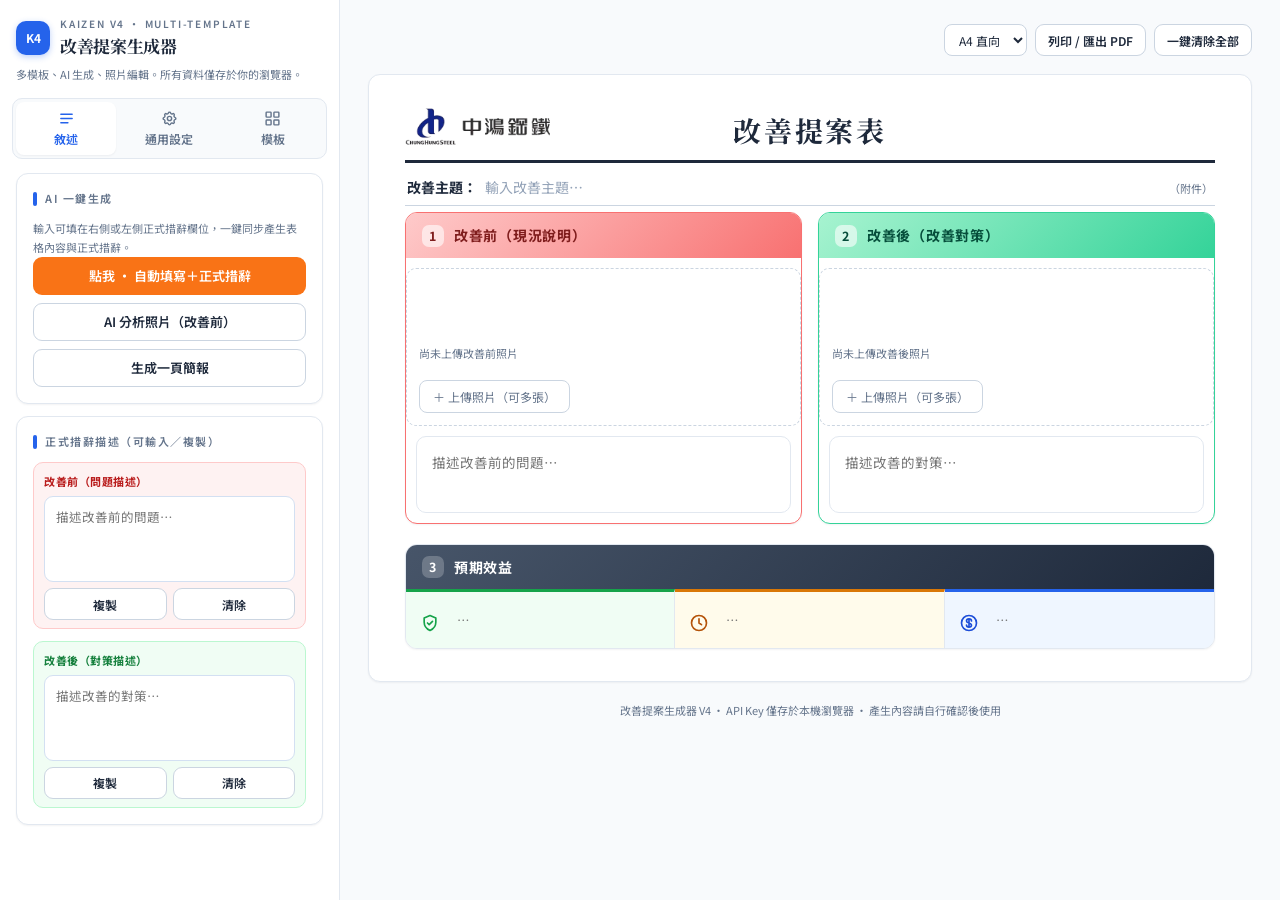
==== commit e94415f8: "feat(v4): API 設定面板預設收合" ====
--- a/v4/index.html
+++ b/v4/index.html
@@ -74,33 +74,35 @@
 
     <!-- 通用設定頁籤 -->
     <section class="tab-panel" id="tab-settings">
-      <div class="panel">
-        <div class="panel-head"><span class="bar"></span>API 設定</div>
-        <div class="field">
-          <label for="providerSelect">AI 供應商</label>
-          <select id="providerSelect">
-            <option value="gemini">Google Gemini</option>
-            <option value="openai">OpenAI</option>
-            <option value="openrouter">OpenRouter</option>
-            <option value="groq">Groq</option>
-          </select>
-        </div>
-        <div class="field">
-          <label for="apiKey">API Key</label>
-          <div class="key-wrap">
-            <input type="password" id="apiKey" autocomplete="off" spellcheck="false" placeholder="貼上你的 API Key…">
-            <button type="button" class="toggle" id="toggleKey">顯示</button>
-          </div>
-          <div class="hint" id="keyHint"></div>
-        </div>
-        <div class="field">
-          <label for="model">模型</label>
-          <div class="key-wrap">
-            <select id="model"></select>
-          </div>
-          <div class="hint" id="modelHint"></div>
-        </div>
-        <button type="button" class="btn btn-outline btn-sm" id="refreshModelsBtn" style="width:100%">重新載入模型清單 ⟳</button>
+      <div class="panel collapsed">
+        <div class="panel-head collapsible"><span class="bar"></span>API 設定<span class="chevron">▾</span></div>
+        <div class="panel-body">
+          <div class="field">
+            <label for="providerSelect">AI 供應商</label>
+            <select id="providerSelect">
+              <option value="gemini">Google Gemini</option>
+              <option value="openai">OpenAI</option>
+              <option value="openrouter">OpenRouter</option>
+              <option value="groq">Groq</option>
+            </select>
+          </div>
+          <div class="field">
+            <label for="apiKey">API Key</label>
+            <div class="key-wrap">
+              <input type="password" id="apiKey" autocomplete="off" spellcheck="false" placeholder="貼上你的 API Key…">
+              <button type="button" class="toggle" id="toggleKey">顯示</button>
+            </div>
+            <div class="hint" id="keyHint"></div>
+          </div>
+          <div class="field">
+            <label for="model">模型</label>
+            <div class="key-wrap">
+              <select id="model"></select>
+            </div>
+            <div class="hint" id="modelHint"></div>
+          </div>
+          <button type="button" class="btn btn-outline btn-sm" id="refreshModelsBtn" style="width:100%">重新載入模型清單 ⟳</button>
+        </div>
       </div>
 
       <div class="panel">
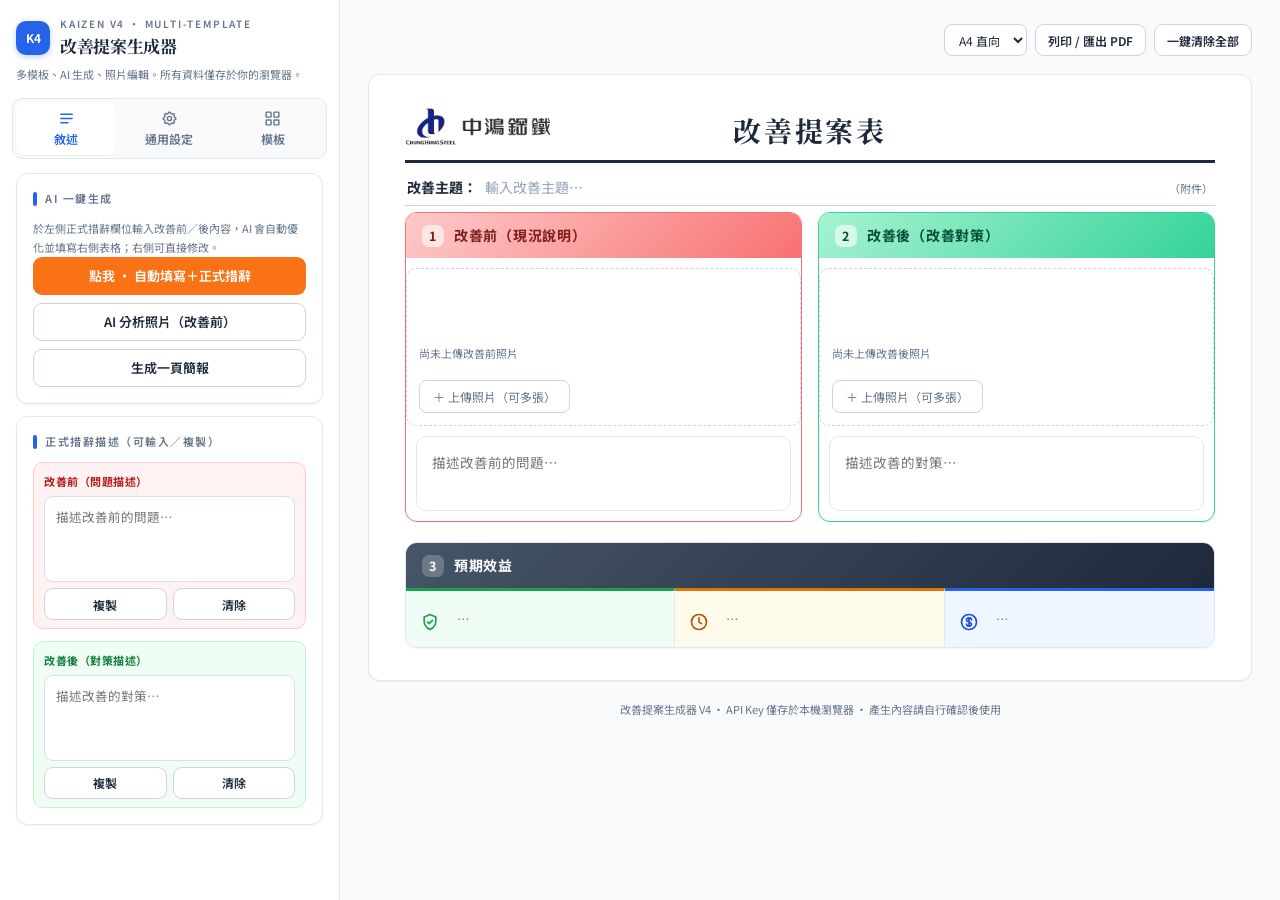
==== commit b6a2642c: "fix(v4): 自動填寫只以左側正式措辭輸入為基準，右側純輸出" ====
--- a/v4/index.html
+++ b/v4/index.html
@@ -44,7 +44,7 @@
     <section class="tab-panel active" id="tab-narrative">
       <div class="panel">
         <div class="panel-head"><span class="bar"></span>AI 一鍵生成</div>
-        <div class="hint" style="margin:0">輸入可填在右側或左側正式措辭欄位，一鍵同步產生表格內容與正式措辭。</div>
+        <div class="hint" style="margin:0">於左側正式措辭欄位輸入改善前／後內容，AI 會自動優化並填寫右側表格；右側可直接修改。</div>
         <button class="btn btn-accent" id="generateBtn">點我 · 自動填寫＋正式措辭</button>
         <button class="btn btn-outline" id="visionBtn" style="width:100%;margin-top:8px">AI 分析照片（改善前）</button>
         <button class="btn btn-outline" id="slideBtn" style="width:100%;margin-top:8px">生成一頁簡報</button>
@@ -75,8 +75,8 @@
     <!-- 通用設定頁籤 -->
     <section class="tab-panel" id="tab-settings">
       <div class="panel collapsed">
-        <div class="panel-head collapsible"><span class="bar"></span>API 設定<span class="chevron">▾</span></div>
-        <div class="panel-body">
+        <div class="panel-head collapsible" role="button" tabindex="0" aria-expanded="false" aria-controls="apiPanelBody"><span class="bar"></span>API 設定<span class="chevron">▾</span></div>
+        <div class="panel-body" id="apiPanelBody">
           <div class="field">
             <label for="providerSelect">AI 供應商</label>
             <select id="providerSelect">
--- a/v4/css/base.css
+++ b/v4/css/base.css
@@ -152,14 +152,29 @@
 
 /* ---------- 簡報模板 ---------- */
 .slide-page{
-  aspect-ratio:16/9;background:linear-gradient(150deg,#1E293B,#0F172A);color:#fff;
-  border-radius:14px;padding:36px 44px;display:flex;flex-direction:column;gap:14px;position:relative;overflow:hidden;
+  background:linear-gradient(150deg,#1E293B,#0F172A);color:#fff;
+  border-radius:14px;padding:28px 36px;display:grid;gap:12px;
+  grid-template-columns:1fr;grid-template-rows:auto auto minmax(0,1fr) auto;position:relative;
 }
-.slide-page .slide-title{font-size:30px;font-weight:800;letter-spacing:.02em;line-height:1.3}
+.slide-page .slide-title{font-size:28px;font-weight:800;letter-spacing:.02em;line-height:1.3}
 .slide-page .slide-tag{font-size:11px;letter-spacing:.2em;color:#93C5FD;font-weight:600}
-.slide-page .slide-body{display:grid;grid-template-columns:1.4fr 1fr;gap:24px;flex:1}
-.slide-page .slide-points li{list-style:none;display:flex;gap:10px;align-items:flex-start;margin:8px 0;font-size:15px;line-height:1.6}
+.slide-page .slide-body{display:grid;grid-template-columns:1.4fr 1fr;gap:24px;min-height:0;overflow:hidden}
+.slide-page .slide-points li{list-style:none;display:flex;gap:10px;align-items:flex-start;margin:7px 0;font-size:15px;line-height:1.6}
 .slide-page .slide-points li::before{content:"";width:8px;height:8px;border-radius:50%;background:var(--primary);margin-top:8px;flex-shrink:0}
 .slide-page .slide-benefits{display:flex;flex-direction:column;gap:8px}
 .slide-page .sb-item{background:rgba(255,255,255,.08);border:1px solid rgba(255,255,255,.14);border-radius:10px;padding:10px 12px;font-size:14px;line-height:1.5}
 .slide-page .slide-conclusion{font-size:15px;color:#E2E8F0;border-top:1px solid rgba(255,255,255,.18);padding-top:12px}
+.slide-page .slide-photos{display:flex;gap:14px;min-height:0}
+.slide-page .slide-photo{
+  flex:1;min-width:0;border:1px solid rgba(255,255,255,.18);border-radius:10px;
+  background:rgba(255,255,255,.06);padding:8px;display:flex;flex-direction:column;
+  align-items:center;justify-content:center;gap:6px;overflow:hidden;
+}
+.slide-page .slide-photo img{max-width:100%;max-height:100%;object-fit:contain;border-radius:6px;display:block}
+.slide-page .slide-photo-tag{font-size:11px;letter-spacing:.14em;color:#93C5FD;font-weight:600}
+.slide-page .slide-chart{border:1px solid rgba(255,255,255,.18);border-radius:10px;background:rgba(255,255,255,.06);padding:10px 12px}
+.slide-page .sc-cap{font-size:11px;letter-spacing:.16em;color:#93C5FD;font-weight:600;margin-bottom:4px}
+.slide-page .sc-svg{width:100%;height:auto;display:block}
+.slide-page .sc-labels{display:flex;flex-wrap:wrap;gap:6px 14px;margin-top:8px}
+.slide-page .sc-label{font-size:12px;color:#E2E8F0;display:inline-flex;align-items:center;gap:6px}
+.slide-page .sc-label::before{content:"";width:10px;height:10px;border-radius:2px;background:var(--sc);flex-shrink:0}
--- a/v4/css/layout.css
+++ b/v4/css/layout.css
@@ -99,10 +99,10 @@
 .photo-zone.dragover{border-color:var(--primary);background:var(--primary-soft)}
 .photo-grid{position:relative;min-height:64px}
 .photo-thumb{
-  position:absolute;border-radius:10px;overflow:hidden;border:1px solid var(--line);
+  position:absolute;border-radius:10px;border:1px solid var(--line);
   background:var(--surface);box-shadow:var(--shadow-sm);
 }
-.photo-thumb img{width:100%;height:100%;object-fit:fill;display:block}
+.photo-thumb img{width:100%;height:100%;object-fit:fill;display:block;border-radius:9px}
 .photo-thumb .resize-handle{
   position:absolute;right:0;bottom:0;width:16px;height:16px;cursor:se-resize;
   opacity:0;transition:opacity .15s;touch-action:none;
@@ -127,6 +127,13 @@
 }
 .photo-thumb:hover .center-btn{opacity:1}
 .photo-thumb .center-btn:hover{color:var(--primary)}
+.photo-thumb .ratio-btn{
+  position:absolute;top:34px;left:6px;width:22px;height:22px;border-radius:50%;
+  background:rgba(255,255,255,.9);color:var(--text);border:none;cursor:pointer;font-size:14px;line-height:1;
+  display:flex;align-items:center;justify-content:center;opacity:0;transition:opacity .15s;box-shadow:var(--shadow-sm);
+}
+.photo-thumb:hover .ratio-btn{opacity:1}
+.photo-thumb .ratio-btn:hover{color:var(--primary)}
 .photo-thumb:hover .remove,.photo-thumb:hover .edit-btn{opacity:1}
 .photo-thumb .remove:hover{background:var(--danger)}
 .photo-thumb .edit-btn:hover{color:var(--primary)}
@@ -141,10 +148,10 @@
 /* 分析列點（下方說明） */
 .analysis{display:flex;flex-direction:column;flex:1;min-height:0}
 .kaizen-box .analysis{
-  border:1px solid var(--line);border-radius:10px;margin:0 10px 10px;background:var(--surface);overflow:hidden;
+  border:1px solid var(--line);border-radius:10px;margin:0 10px 10px;background:var(--surface);
 }
 .kaizen-box .photo-zone{margin-bottom:10px}
-.analysis .analysis-edit{min-height:64px;flex:1}
+.analysis .analysis-edit{min-height:64px}
 .analysis .analysis-preview{flex:1;padding:12px 14px;font-size:13.5px;line-height:1.8;display:none;cursor:text}
 .analysis-preview:hover{background:var(--surface)}
 .al-line{display:flex;gap:9px;align-items:flex-start;padding:2px 0}
@@ -231,7 +238,7 @@
   .photo-zone{border:none;background:none;padding:0;margin-top:6px;min-height:0}
   .kaizen-box .photo-zone{border:none;padding:6px 10px 8px;margin:0;background:#fff}
   .kaizen-box .analysis{margin-top:6px}
-  .photo-add,.photo-empty,.photo-thumb .remove,.photo-thumb .edit-btn,.photo-thumb .resize-handle,.photo-thumb .center-btn{display:none!important}
+  .photo-add,.photo-empty,.photo-thumb .remove,.photo-thumb .edit-btn,.photo-thumb .resize-handle,.photo-thumb .center-btn,.photo-thumb .ratio-btn{display:none!important}
   .photo-grid{position:relative;min-height:0;overflow:visible;transform:scale(var(--ps,1));transform-origin:top left;height:calc(var(--ph,64px)*var(--ps,1))!important}
   .photo-thumb{position:absolute;border:1px solid var(--line);border-radius:6px;overflow:hidden;box-shadow:none}
   .photo-thumb img{object-fit:fill}
--- a/v4/css/safety.css
+++ b/v4/css/safety.css
@@ -13,24 +13,21 @@
 body.tpl-safety .doc-title{color:#141414}
 /* 危險等級 */
 body.tpl-safety .ga-level-row{
-  display:flex;align-items:center;gap:10px;margin:10px 0 16px;flex-wrap:wrap;
+  display:flex;align-items:center;gap:8px;margin:10px 0 16px;flex-wrap:wrap;
 }
 body.tpl-safety .ga-level-label{
   font-size:13px;font-weight:900;letter-spacing:.05em;color:#141414;
-  background:#F2B705;padding:4px 10px;border:2px solid #141414;
+  background:#F2B705;padding:6px 12px;border:2px solid #141414;height:38px;display:flex;align-items:center;
 }
 body.tpl-safety .ga-level-chip{
-  min-width:64px;text-align:center;font-size:16px;font-weight:900;color:#fff;
-  border:2px solid #141414;padding:6px 14px;
+  width:52px;height:38px;border:2px solid #141414;border-radius:4px;
+  font-size:17px;font-weight:900;cursor:pointer;font-family:inherit;
+  background:#E4DFD3;color:#141414;transition:all .15s;
 }
-body.tpl-safety .ga-level-chip[data-level="高"]{background:#D63426}
-body.tpl-safety .ga-level-chip[data-level="中"]{background:#F2B705;color:#141414}
-body.tpl-safety .ga-level-chip[data-level="低"]{background:#1F8A3C}
-body.tpl-safety .ga-level-chip:not([data-level]){background:#E4DFD3;color:#141414}
-body.tpl-safety .ga-level-input{
-  flex:1;min-width:120px;border:2px solid #141414;border-radius:0;
-  padding:8px 10px;font-size:14px;font-weight:700;font-family:inherit;background:#fff;color:#141414;outline:none;
-}
+body.tpl-safety .ga-level-chip:hover{background:#F2B705;color:#141414}
+body.tpl-safety .ga-level-chip.active{background:#D63426;color:#fff;box-shadow:inset 0 0 0 3px #141414}
+body.tpl-safety .ga-level-chip.active[data-level-set="中"]{background:#F2B705;color:#141414}
+body.tpl-safety .ga-level-chip.active[data-level-set="低"]{background:#1F8A3C}
 /* 照片卡片 */
 body.tpl-safety .kaizen-pair.ga{gap:14px}
 body.tpl-safety .kaizen-box.ga{
@@ -45,8 +42,25 @@
 body.tpl-safety .kaizen-box.ga .photo-zone{border:2px dashed #141414;border-radius:4px}
 body.tpl-safety .kaizen-box.ga .analysis{border:1px solid #141414;border-radius:4px}
 /* 效益欄 */
-body.tpl-safety .benefit-box.ga{border:3px solid #141414;border-radius:4px}
-body.tpl-safety .benefit-box.ga .box-cap{background:#141414;color:#F2B705;font-weight:900}
+body.tpl-safety .ga-benefit-box{border:3px solid #141414;border-radius:4px;overflow:hidden;background:#fff;margin-top:20px}
+body.tpl-safety .ga-benefit-cap{
+  background:#F2B705;color:#141414;font-weight:900;letter-spacing:.06em;
+  padding:11px 16px;border-bottom:3px solid #141414;
+}
+body.tpl-safety .ga-benefit-cols{display:grid;grid-template-columns:repeat(3,1fr)}
+body.tpl-safety .ga-benefit-col{
+  border-right:1px solid #141414;padding:12px 14px;display:flex;align-items:center;gap:10px;
+  border-top:6px solid #F2B705;
+}
+body.tpl-safety .ga-benefit-col:last-child{border-right:none}
+body.tpl-safety .ga-benefit-col.fa-orange{border-top-color:#E8590C}
+body.tpl-safety .ga-benefit-col.fa-red{border-top-color:#D63426}
+body.tpl-safety .ga-benefit-icon{flex-shrink:0;color:#141414}
+body.tpl-safety .ga-benefit-icon svg{width:24px;height:24px;display:block}
+body.tpl-safety .ga-benefit-col.fa-yellow .ga-benefit-icon{color:#D97706}
+body.tpl-safety .ga-benefit-col.fa-orange .ga-benefit-icon{color:#E8590C}
+body.tpl-safety .ga-benefit-col.fa-red .ga-benefit-icon{color:#D63426}
+body.tpl-safety .ga-benefit-col .editable{flex:1;min-width:0;font-size:13px;line-height:1.7;background:#fff;color:#141414}
 /* 列印 */
 @media print{
   body.tpl-safety .doc{border:3px solid #141414;padding:14mm 12mm}
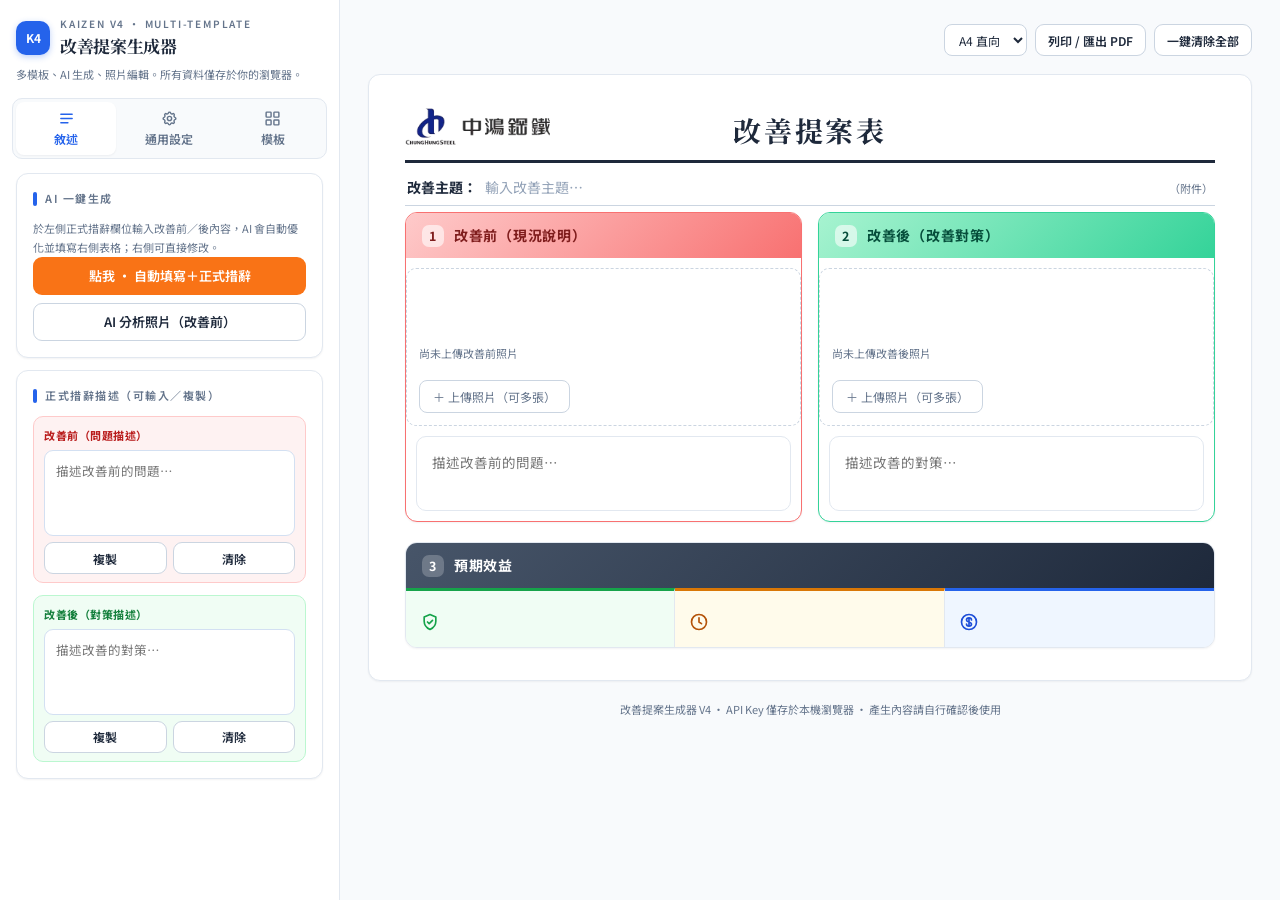
==== commit 1375db3a: "feat(v4): 移除獨立一頁簡報按鈕，整合至自動填寫" ====
--- a/v4/index.html
+++ b/v4/index.html
@@ -47,7 +47,6 @@
         <div class="hint" style="margin:0">於左側正式措辭欄位輸入改善前／後內容，AI 會自動優化並填寫右側表格；右側可直接修改。</div>
         <button class="btn btn-accent" id="generateBtn">點我 · 自動填寫＋正式措辭</button>
         <button class="btn btn-outline" id="visionBtn" style="width:100%;margin-top:8px">AI 分析照片（改善前）</button>
-        <button class="btn btn-outline" id="slideBtn" style="width:100%;margin-top:8px">生成一頁簡報</button>
         <div class="status" id="status"></div>
       </div>
 
--- a/v4/css/base.css
+++ b/v4/css/base.css
@@ -158,23 +158,37 @@
 }
 .slide-page .slide-title{font-size:28px;font-weight:800;letter-spacing:.02em;line-height:1.3}
 .slide-page .slide-tag{font-size:11px;letter-spacing:.2em;color:#93C5FD;font-weight:600}
-.slide-page .slide-body{display:grid;grid-template-columns:1.4fr 1fr;gap:24px;min-height:0;overflow:hidden}
 .slide-page .slide-points li{list-style:none;display:flex;gap:10px;align-items:flex-start;margin:7px 0;font-size:15px;line-height:1.6}
 .slide-page .slide-points li::before{content:"";width:8px;height:8px;border-radius:50%;background:var(--primary);margin-top:8px;flex-shrink:0}
 .slide-page .slide-benefits{display:flex;flex-direction:column;gap:8px}
 .slide-page .sb-item{background:rgba(255,255,255,.08);border:1px solid rgba(255,255,255,.14);border-radius:10px;padding:10px 12px;font-size:14px;line-height:1.5}
 .slide-page .slide-conclusion{font-size:15px;color:#E2E8F0;border-top:1px solid rgba(255,255,255,.18);padding-top:12px}
-.slide-page .slide-photos{display:flex;gap:14px;min-height:0}
-.slide-page .slide-photo{
-  flex:1;min-width:0;border:1px solid rgba(255,255,255,.18);border-radius:10px;
-  background:rgba(255,255,255,.06);padding:8px;display:flex;flex-direction:column;
-  align-items:center;justify-content:center;gap:6px;overflow:hidden;
+.slide-page .slide-tag{position:relative;z-index:1}
+.slide-page .slide-photo{position:absolute;min-width:0;display:flex;flex-direction:column;align-items:center;gap:6px;cursor:grab;z-index:5}
+.slide-page .slide-photo:active{cursor:grabbing}
+.slide-page .slide-photo{touch-action:none}
+.slide-page .slide-z-btns{position:absolute;top:2px;right:0;display:flex;gap:2px;z-index:2}
+.slide-page .slide-z-btns button{width:18px;height:18px;font-size:11px;line-height:1;border:1px solid rgba(255,255,255,.4);border-radius:4px;background:rgba(15,23,42,.8);color:#fff;cursor:pointer;padding:0}
+.slide-page .slide-photo-frame{position:relative;overflow:hidden;border-radius:8px;background:rgba(255,255,255,.06);border:1px solid rgba(255,255,255,.18)}
+.slide-page .slide-photo-frame img{width:100%;height:100%;object-fit:fill;display:block}
+.slide-page .slide-photo-frame .resize-handle{position:absolute;right:0;bottom:0;width:14px;height:14px;cursor:nwse-resize;background:rgba(255,255,255,.5);border-top-left-radius:8px}
+.slide-page .slide-photo-tag{font-size:11px;letter-spacing:.14em;color:#93C5FD;font-weight:600}
+.slide-page{min-height:70vh}
+.slide-page .slide-benefits{position:absolute;cursor:grab;touch-action:none}
+.slide-page .slide-benefits:active{cursor:grabbing}
+.slide-page .slide-benefits .resize-handle{position:absolute;right:0;bottom:0;width:14px;height:14px;cursor:nwse-resize;background:rgba(255,255,255,.5);border-top-left-radius:8px}
+
+@media print{
+  .slide-page .slide-z-btns{display:none!important}
+  .slide-page .resize-handle{display:none!important}
 }
-.slide-page .slide-photo img{max-width:100%;max-height:100%;object-fit:contain;border-radius:6px;display:block}
-.slide-page .slide-photo-tag{font-size:11px;letter-spacing:.14em;color:#93C5FD;font-weight:600}
-.slide-page .slide-chart{border:1px solid rgba(255,255,255,.18);border-radius:10px;background:rgba(255,255,255,.06);padding:10px 12px}
+.slide-page .slide-chart{border:1px solid rgba(255,255,255,.18);border-radius:10px;background:rgba(255,255,255,.06);padding:10px 12px;flex:1;display:flex;flex-direction:column;min-height:0}
 .slide-page .sc-cap{font-size:11px;letter-spacing:.16em;color:#93C5FD;font-weight:600;margin-bottom:4px}
-.slide-page .sc-svg{width:100%;height:auto;display:block}
+.slide-page .sc-svg{width:100%;flex:1;min-height:0;display:block}
 .slide-page .sc-labels{display:flex;flex-wrap:wrap;gap:6px 14px;margin-top:8px}
 .slide-page .sc-label{font-size:12px;color:#E2E8F0;display:inline-flex;align-items:center;gap:6px}
 .slide-page .sc-label::before{content:"";width:10px;height:10px;border-radius:2px;background:var(--sc);flex-shrink:0}
+
+/* ---------- 效益欄位強調詞變色 ---------- */
+.benefit-edit{white-space:pre-wrap}
+.benefit-edit .kw{color:var(--danger);font-weight:700}
--- a/v4/css/layout.css
+++ b/v4/css/layout.css
@@ -242,6 +242,8 @@
   .photo-grid{position:relative;min-height:0;overflow:visible;transform:scale(var(--ps,1));transform-origin:top left;height:calc(var(--ph,64px)*var(--ps,1))!important}
   .photo-thumb{position:absolute;border:1px solid var(--line);border-radius:6px;overflow:hidden;box-shadow:none}
   .photo-thumb img{object-fit:fill}
+  .doc:has(.slide-page){padding:0!important;max-width:none;overflow:hidden}
+  .doc:has(.slide-page) .slide-page{width:100vw;height:100vh;min-height:0;overflow:hidden;break-inside:avoid;page-break-inside:avoid;zoom:1;transform:none;margin:0}
   body.orient-landscape .doc:not(:has(.slide-page)){display:grid;grid-template-columns:1fr 300px;gap:16px;padding:12mm 14mm}
   body.orient-landscape .doc-header{grid-column:1/-1}
   body.orient-landscape .title-field{grid-column:1/-1;grid-row:2;margin-top:6px}
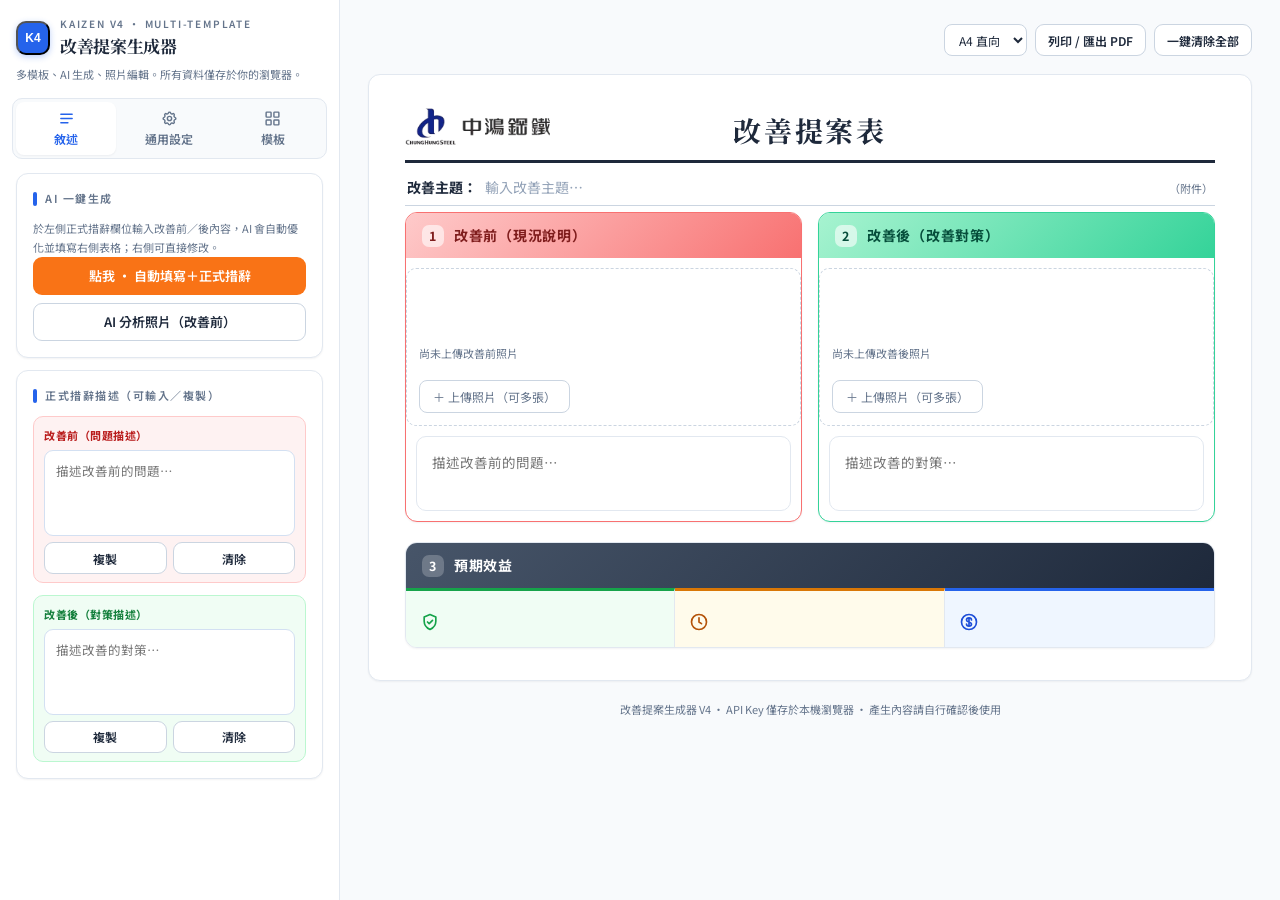
==== commit 5540039e: "feat: 隱藏 V4 API 設定 將 V4 API 設定移至左上角 K4 圖示後的隱藏設定視窗；移除通用設定頁籤中的 API 面板，並保留關閉、背景點擊與 Esc。" ====
--- a/v4/index.html
+++ b/v4/index.html
@@ -17,7 +17,7 @@
   <!-- ===== 左側：三頁籤 ===== -->
   <aside>
     <div class="brand">
-      <div class="brand-badge">K4</div>
+      <button type="button" class="brand-badge api-secret-trigger" id="apiSecretTrigger" aria-label="開啟設定" title="設定">K4</button>
       <div>
         <div class="brand-kicker">KAIZEN V4 · MULTI-TEMPLATE</div>
         <div class="brand-title serif">改善提案生成器</div>
@@ -73,8 +73,63 @@
 
     <!-- 通用設定頁籤 -->
     <section class="tab-panel" id="tab-settings">
-      <div class="panel collapsed">
-        <div class="panel-head collapsible" role="button" tabindex="0" aria-expanded="false" aria-controls="apiPanelBody"><span class="bar"></span>API 設定<span class="chevron">▾</span></div>
+      <div class="panel">
+        <div class="panel-head"><span class="bar"></span>圖片壓縮</div>
+        <label class="check-row" style="margin-top:0">
+          <input type="checkbox" id="compressToggle">
+          <span>上傳時壓縮圖片（存成 JPEG，品質 0.85）</span>
+        </label>
+        <div class="field">
+          <label for="compressSlider">最大邊長：<span id="compressVal">1600</span> px</label>
+          <input type="range" id="compressSlider" min="400" max="4000" step="100" value="1600">
+        </div>
+      </div>
+
+      <div class="panel">
+        <div class="panel-head"><span class="bar"></span>公司 LOGO</div>
+        <img id="logoPreview" alt="公司LOGO" style="height:40px;width:auto;max-width:180px;object-fit:contain;margin-bottom:10px;display:block">
+        <div style="display:flex;gap:8px">
+          <button type="button" class="btn btn-outline btn-sm" id="logoChangeBtn">更換LOGO</button>
+          <button type="button" class="btn btn-outline btn-sm" id="logoResetBtn">回復</button>
+        </div>
+        <input type="file" id="logoInput" accept="image/*" hidden>
+        <div class="hint" style="margin-top:8px">上傳自己的圖檔取代內建 LOGO，會自動壓縮至寬度 360px 內並記憶。</div>
+      </div>
+    </section>
+
+    <!-- 模板選擇頁籤（P2） -->
+    <section class="tab-panel" id="tab-templates">
+      <div class="panel">
+        <div class="panel-head"><span class="bar"></span>模板選擇</div>
+        <div class="hint" style="margin:0 0 12px">選擇文件模板，切換後右側會以相同內容重新排版。</div>
+        <div class="template-grid" id="templateGrid">
+          <div class="tpl-card selected">
+            <div class="tpl-name">通用改善提案</div>
+            <div class="tpl-desc">紅／綠改善前後並排，預期效益三欄。</div>
+            <span class="tpl-tag">現用</span>
+          </div>
+          <div class="tpl-card">
+            <div class="tpl-name">施工安全</div>
+            <div class="tpl-desc">施工安全專用欄位與配色（P2）。</div>
+          </div>
+          <div class="tpl-card">
+            <div class="tpl-name">品質管理</div>
+            <div class="tpl-desc">品質管理專用版面（P2）。</div>
+          </div>
+        </div>
+      </div>
+    </section>
+  </aside>
+
+  <!-- API 設定：預設隱藏，僅由左上角徽章開啟 -->
+  <div class="api-secret-backdrop" id="apiSecretBackdrop" hidden>
+    <section class="api-secret-dialog" role="dialog" aria-modal="true" aria-labelledby="apiSecretTitle">
+      <div class="api-secret-dialog-head">
+        <div class="api-secret-dialog-title" id="apiSecretTitle">設定</div>
+        <button type="button" class="api-secret-close" id="apiSecretClose" aria-label="關閉設定">×</button>
+      </div>
+      <div class="panel" id="apiPanel">
+        <div class="panel-head"><span class="bar"></span>API 設定</div>
         <div class="panel-body" id="apiPanelBody">
           <div class="field">
             <label for="providerSelect">AI 供應商</label>
@@ -103,54 +158,8 @@
           <button type="button" class="btn btn-outline btn-sm" id="refreshModelsBtn" style="width:100%">重新載入模型清單 ⟳</button>
         </div>
       </div>
-
-      <div class="panel">
-        <div class="panel-head"><span class="bar"></span>圖片壓縮</div>
-        <label class="check-row" style="margin-top:0">
-          <input type="checkbox" id="compressToggle">
-          <span>上傳時壓縮圖片（存成 JPEG，品質 0.85）</span>
-        </label>
-        <div class="field">
-          <label for="compressSlider">最大邊長：<span id="compressVal">1600</span> px</label>
-          <input type="range" id="compressSlider" min="400" max="4000" step="100" value="1600">
-        </div>
-      </div>
-
-      <div class="panel">
-        <div class="panel-head"><span class="bar"></span>公司 LOGO</div>
-        <img id="logoPreview" alt="公司LOGO" style="height:40px;width:auto;max-width:180px;object-fit:contain;margin-bottom:10px;display:block">
-        <div style="display:flex;gap:8px">
-          <button type="button" class="btn btn-outline btn-sm" id="logoChangeBtn">更換LOGO</button>
-          <button type="button" class="btn btn-outline btn-sm" id="logoResetBtn">回復</button>
-        </div>
-        <input type="file" id="logoInput" accept="image/*" hidden>
-        <div class="hint" style="margin-top:8px">上傳自己的圖檔取代內建 LOGO，會自動壓縮至寬度 360px 內並記憶。</div>
-      </div>
-    </section>
-
-    <!-- 模板選擇頁籤（P2） -->
-    <section class="tab-panel" id="tab-templates">
-      <div class="panel">
-        <div class="panel-head"><span class="bar"></span>模板選擇</div>
-        <div class="hint" style="margin:0 0 12px">選擇文件模板，切換後右側會以相同內容重新排版。</div>
-        <div class="template-grid" id="templateGrid">
-          <div class="tpl-card selected">
-            <div class="tpl-name">通用改善提案</div>
-            <div class="tpl-desc">紅／綠改善前後並排，預期效益三欄。</div>
-            <span class="tpl-tag">現用</span>
-          </div>
-          <div class="tpl-card">
-            <div class="tpl-name">施工安全</div>
-            <div class="tpl-desc">施工安全專用欄位與配色（P2）。</div>
-          </div>
-          <div class="tpl-card">
-            <div class="tpl-name">品質管理</div>
-            <div class="tpl-desc">品質管理專用版面（P2）。</div>
-          </div>
-        </div>
-      </div>
-    </section>
-  </aside>
+    </section>
+  </div>
 
   <!-- ===== 右側：文件區 ===== -->
   <main>
--- a/v4/css/base.css
+++ b/v4/css/base.css
@@ -184,9 +184,10 @@
 }
 .slide-page .slide-chart{border:1px solid rgba(255,255,255,.18);border-radius:10px;background:rgba(255,255,255,.06);padding:10px 12px;flex:1;display:flex;flex-direction:column;min-height:0}
 .slide-page .sc-cap{font-size:11px;letter-spacing:.16em;color:#93C5FD;font-weight:600;margin-bottom:4px}
-.slide-page .sc-svg{width:100%;flex:1;min-height:0;display:block}
-.slide-page .sc-labels{display:flex;flex-wrap:wrap;gap:6px 14px;margin-top:8px}
-.slide-page .sc-label{font-size:12px;color:#E2E8F0;display:inline-flex;align-items:center;gap:6px}
+.slide-page .sc-row{display:flex;align-items:center;gap:2px;flex:1;min-height:0}
+.slide-page .sc-svg{flex:0 0 auto;width:42%;min-width:0;height:auto;max-height:100%;display:block}
+.slide-page .sc-labels{display:flex;flex-direction:column;gap:6px;justify-content:flex-start;align-items:flex-start;flex:1;min-width:0}
+.slide-page .sc-label{font-size:12px;color:#E2E8F0;display:inline-flex;align-items:center;gap:6px;white-space:nowrap}
 .slide-page .sc-label::before{content:"";width:10px;height:10px;border-radius:2px;background:var(--sc);flex-shrink:0}
 
 /* ---------- 效益欄位強調詞變色 ---------- */
--- a/v4/css/layout.css
+++ b/v4/css/layout.css
@@ -210,6 +210,12 @@
 body.orient-landscape .benefit-cols{grid-template-columns:1fr}
 body.orient-landscape .benefit-col{border-right:none;border-bottom:1px solid var(--line)}
 body.orient-landscape .benefit-col:last-child{border-bottom:none}
+/* 工安橫向：危險等級在上、改善前/後與預期效益並排 */
+body.orient-landscape .ga-stripe{grid-column:1/-1}
+body.orient-landscape .ga-level-row{grid-column:1;grid-row:3;margin-top:6px!important}
+body.orient-landscape .kaizen-pair.ga{grid-column:1;grid-row:4;margin-top:6px!important}
+body.orient-landscape .ga-benefit-box{grid-column:2;grid-row:4;margin-top:6px!important;align-self:stretch}
+body.orient-landscape .ga-benefit-cols{grid-template-columns:1fr!important}
 
 /* ---------- 響應式 ---------- */
 @media screen and (max-width:980px){
@@ -252,6 +258,11 @@
   body.orient-landscape .benefit-cols{grid-template-columns:1fr!important}
   body.orient-landscape .benefit-col{border-right:none!important;border-bottom:1px solid var(--line)!important}
   body.orient-landscape .benefit-col:last-child{border-right:none!important;border-bottom:none!important}
+  body.orient-landscape .ga-stripe{grid-column:1/-1!important}
+  body.orient-landscape .ga-level-row{grid-column:1;grid-row:3;margin-top:6px!important}
+  body.orient-landscape .kaizen-pair.ga{grid-column:1;grid-row:4;margin-top:6px!important}
+  body.orient-landscape .ga-benefit-box{grid-column:2;grid-row:4;margin-top:6px!important;align-self:stretch!important}
+  body.orient-landscape .ga-benefit-cols{grid-template-columns:1fr!important}
   body.orient-landscape .doc-title{font-size:24px}
   .photo-thumb,.al-line,.benefit-col{page-break-inside:avoid}
   .kaizen-box .box-cap,.benefit-box .box-cap{page-break-after:avoid}
